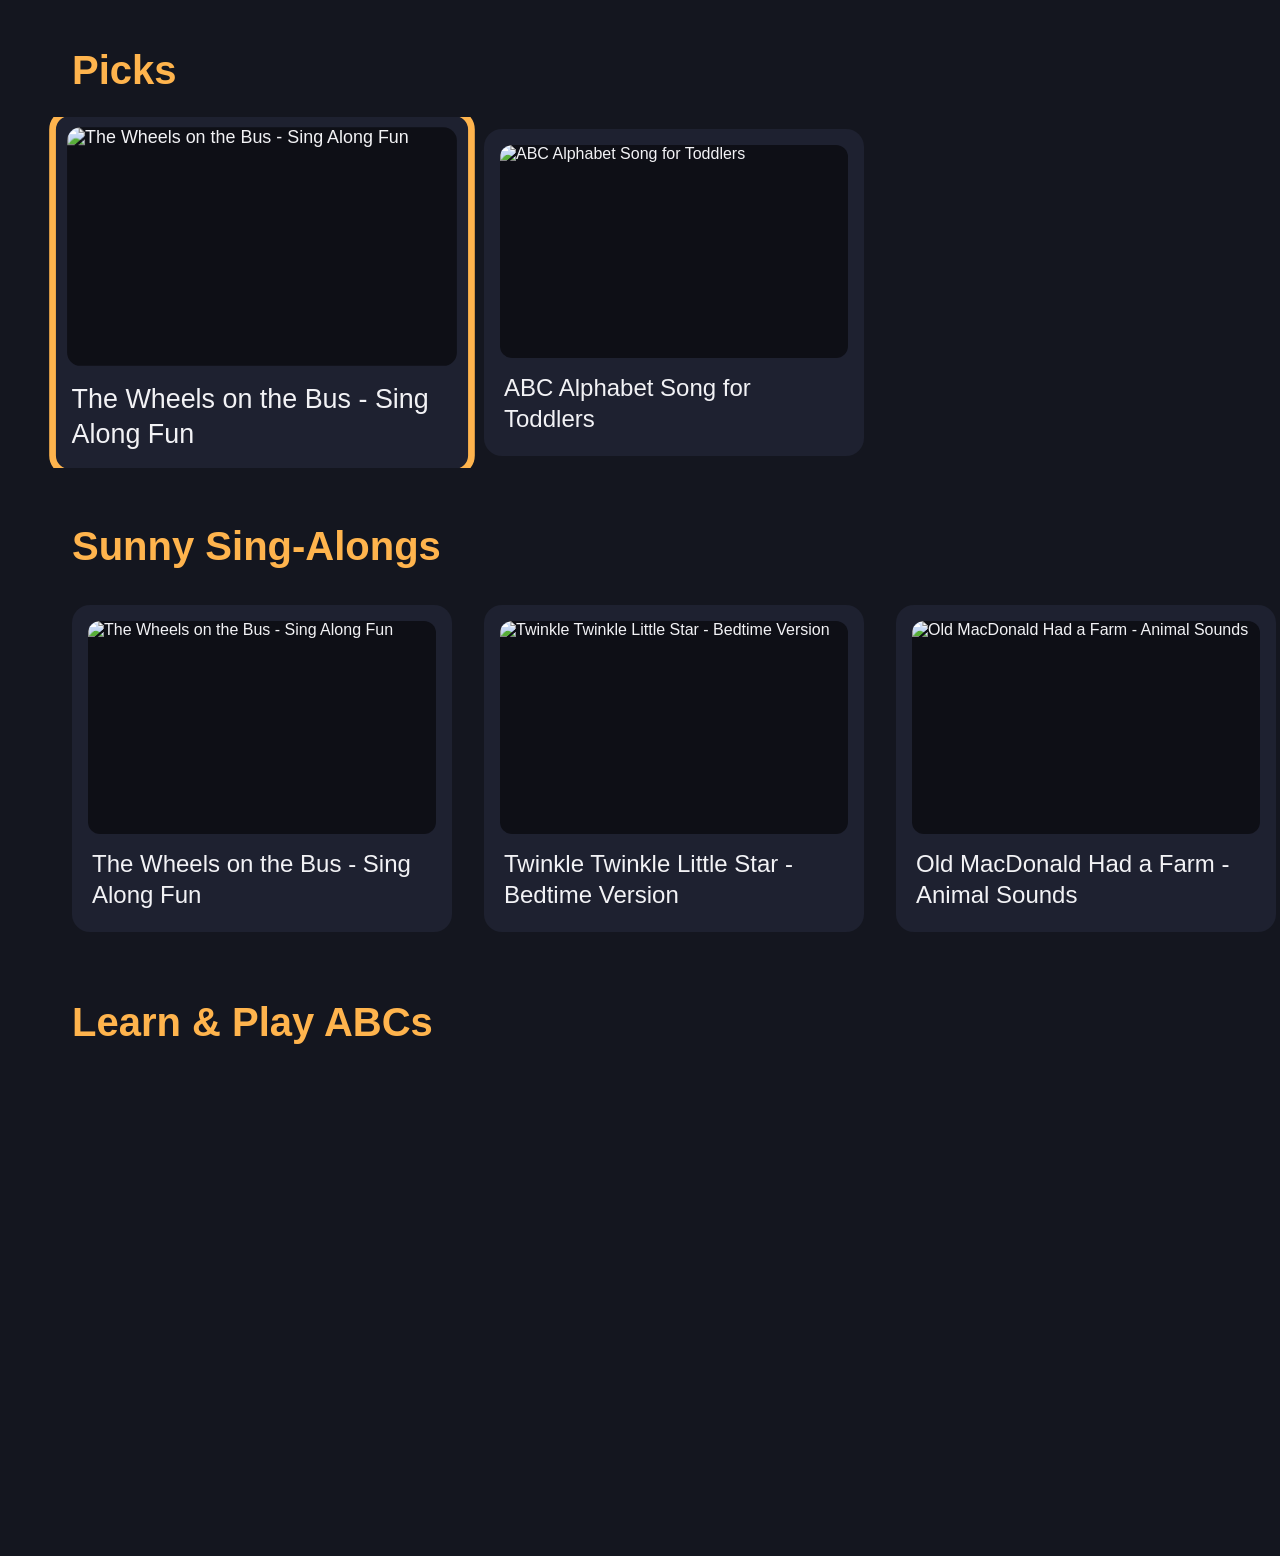
==== app/index.html @ c241aa2d "init" ====
<!DOCTYPE html>
<html lang="en">
<head>
<meta charset="UTF-8">
<meta name="viewport" content="width=1920, initial-scale=1.0, user-scalable=no">
<title>Kids Tube</title>
<link rel="stylesheet" href="css/style.css">
</head>
<body>

  <!-- Loading screen -->
  <div id="loading-screen" class="screen">
    <div class="center-message">
      <div class="spinner"></div>
      <p>Loading videos&hellip;</p>
    </div>
  </div>

  <!-- Error screen -->
  <div id="error-screen" class="screen">
    <div class="center-message">
      <p class="error-title">Oops! We couldn't load the videos.</p>
      <button id="retry-btn" class="big-button focusable">Try Again</button>
    </div>
  </div>

  <!-- Home screen -->
  <div id="home-screen" class="screen">
    <div id="rows"></div>
  </div>

  <!-- Player screen -->
  <div id="player-screen" class="screen">
    <div id="player-container">
      <div id="yt-player"></div>
    </div>
    <div id="now-playing-bar">
      <span id="now-playing-title"></span>
    </div>
    <div id="toast"></div>
  </div>

  <!-- Pause screen -->
  <div id="pause-screen" class="screen">
    <div class="center-message">
      <p id="pause-title" class="pause-title"></p>
      <div class="pause-buttons">
        <button id="btn-resume" class="big-button focusable">Resume</button>
        <button id="btn-back" class="big-button focusable">Back to Menu</button>
      </div>
    </div>
  </div>

  <script src="js/player.js"></script>
  <script src="js/remote.js"></script>
  <script src="js/main.js"></script>
</body>
</html>
---- app/css/style.css ----
/* Kids Tube - 10-foot TV UI, dark theme */

* {
  box-sizing: border-box;
}

html, body {
  margin: 0;
  padding: 0;
  width: 1920px;
  height: 1080px;
  background: #14161f;
  color: #f2f2f5;
  font-family: "Helvetica Neue", Arial, sans-serif;
  overflow: hidden;
}

body {
  overflow-y: auto;
  overflow-x: hidden;
}

.screen {
  display: none;
  width: 1920px;
  min-height: 1080px;
}

.screen.visible {
  display: block;
}

/* ---------- Loading / Error / Pause shared ---------- */

.center-message {
  position: absolute;
  top: 50%;
  left: 50%;
  transform: translate(-50%, -50%);
  text-align: center;
  width: 1000px;
}

.center-message p {
  font-size: 42px;
  margin: 0 0 40px;
}

.spinner {
  width: 90px;
  height: 90px;
  margin: 0 auto 40px;
  border: 10px solid #2b2f3d;
  border-top-color: #ffb44d;
  border-radius: 50%;
  animation: spin 1s linear infinite;
}

@keyframes spin {
  to { transform: rotate(360deg); }
}

.error-title {
  color: #ff8a8a;
}

.big-button {
  font-size: 36px;
  padding: 24px 56px;
  margin: 0 20px;
  border: 5px solid transparent;
  border-radius: 16px;
  background: #2b2f3d;
  color: #f2f2f5;
  cursor: pointer;
  font-family: inherit;
}

.big-button.focused {
  border-color: #ffb44d;
  background: #3a3f52;
  transform: scale(1.06);
}

.pause-title {
  color: #f2f2f5;
}

.pause-buttons {
  display: flex;
  justify-content: center;
}

/* ---------- Home screen: rows ---------- */

#home-screen {
  padding: 48px 0 80px;
}

.row {
  margin-bottom: 56px;
}

.row-title {
  font-size: 40px;
  font-weight: 700;
  margin: 0 0 24px 72px;
  color: #ffb44d;
}

.row-track {
  display: flex;
  overflow-x: hidden;
  padding: 12px 72px;
  scroll-behavior: smooth;
}

.card {
  flex: 0 0 auto;
  width: 380px;
  margin-right: 32px;
  border: 6px solid transparent;
  border-radius: 18px;
  background: #1e2130;
  padding: 10px;
  transition: transform 0.15s ease, border-color 0.15s ease;
  cursor: pointer;
}

.card.focused {
  border-color: #ffb44d;
  transform: scale(1.12);
  z-index: 2;
  position: relative;
}

.card-thumb {
  width: 100%;
  height: 213px;
  object-fit: cover;
  border-radius: 12px;
  background: #0e0f16;
  display: block;
}

.card-title {
  margin: 14px 4px 6px;
  font-size: 24px;
  line-height: 1.3;
  height: 62px;
  overflow: hidden;
  display: -webkit-box;
  -webkit-box-orient: vertical;
  -webkit-line-clamp: 2;
}

/* ---------- Player screen ---------- */

#player-screen {
  position: relative;
  width: 1920px;
  height: 1080px;
  background: #000;
}

#player-container {
  width: 1920px;
  height: 1080px;
}

#yt-player {
  width: 1920px;
  height: 1080px;
}

#now-playing-bar {
  position: absolute;
  top: 0;
  left: 0;
  width: 1920px;
  padding: 40px 72px;
  background: linear-gradient(to bottom, rgba(0,0,0,0.75), rgba(0,0,0,0));
  transition: opacity 0.6s ease;
  opacity: 1;
  pointer-events: none;
}

#now-playing-bar.faded {
  opacity: 0;
}

#now-playing-title {
  font-size: 36px;
  font-weight: 600;
  color: #ffffff;
}

#toast {
  display: none;
  position: absolute;
  top: 50%;
  left: 50%;
  transform: translate(-50%, -50%);
  font-size: 36px;
  color: #f2f2f5;
  background: rgba(30, 33, 48, 0.95);
  padding: 30px 50px;
  border-radius: 16px;
}
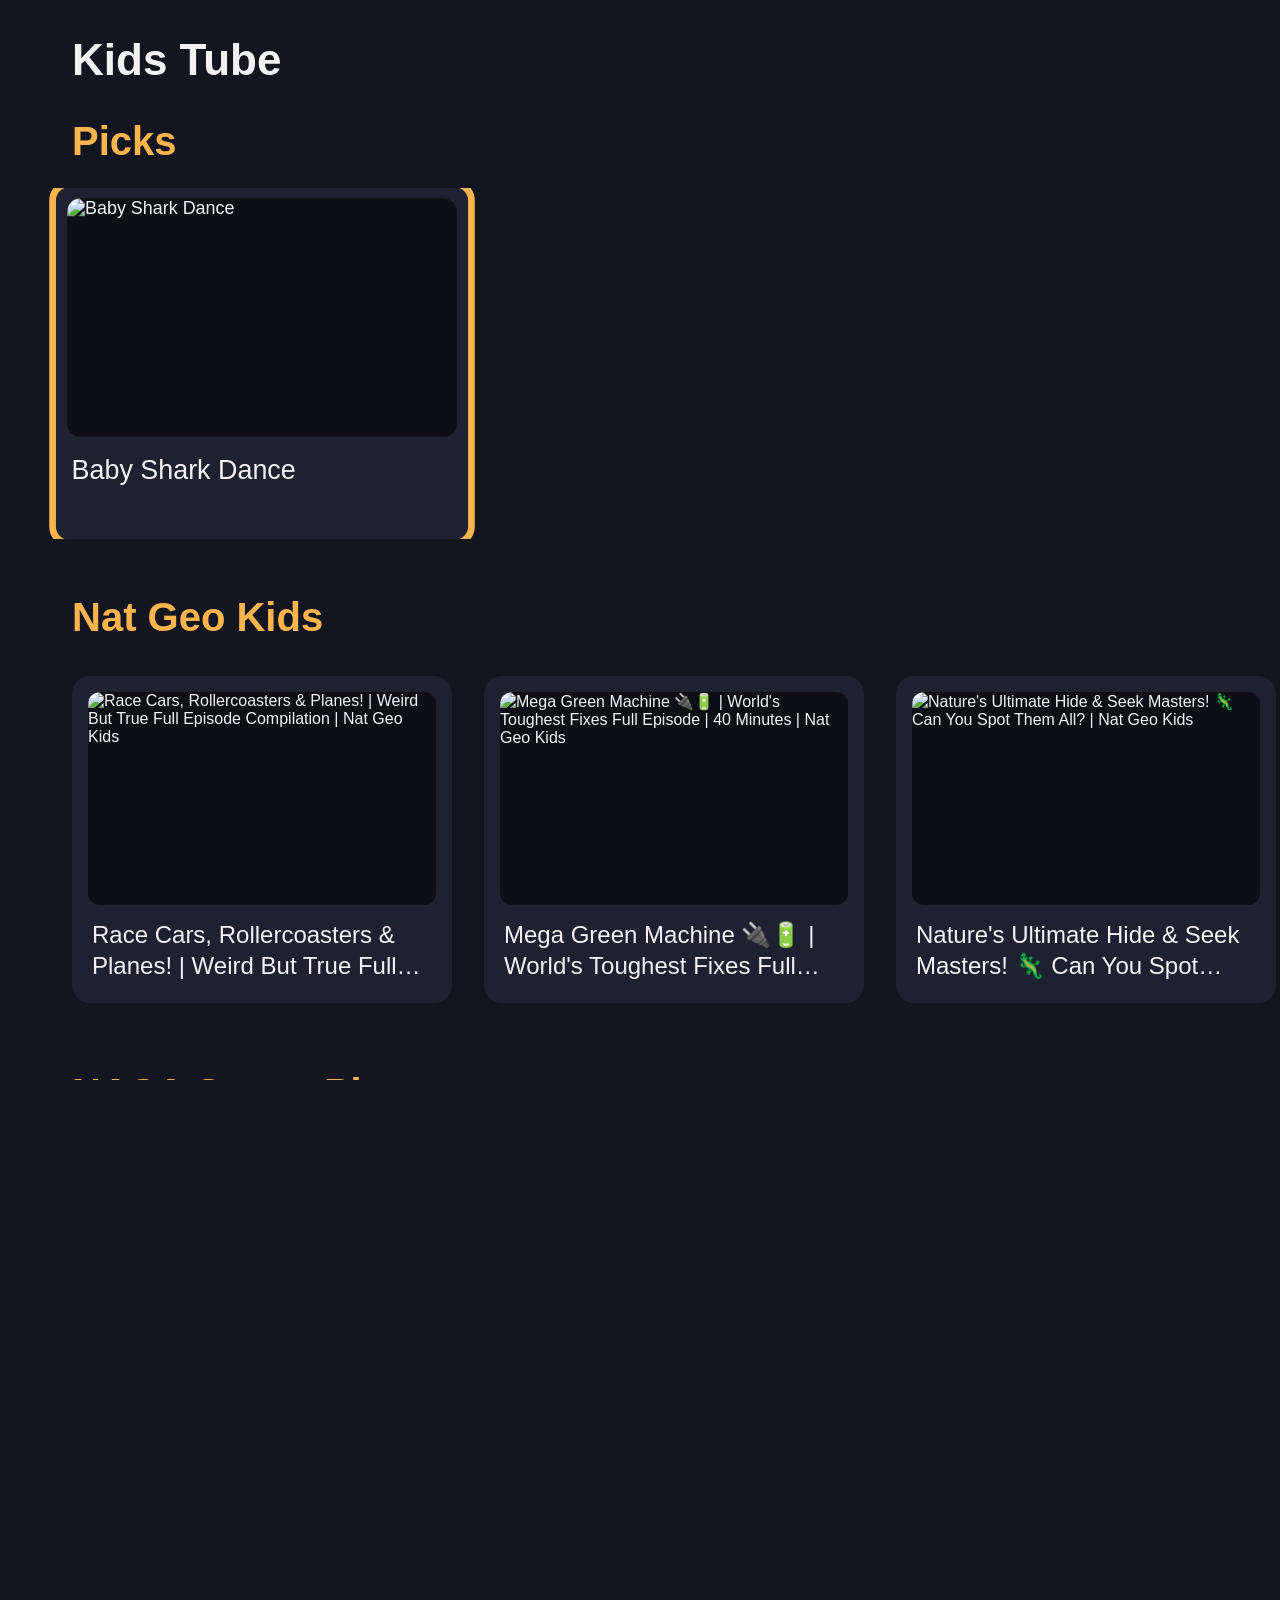
==== commit 58fc7a07: "feat: add reload button to home screen and implement manual cache refresh capability" ====
--- a/app/index.html
+++ b/app/index.html
@@ -26,6 +26,10 @@
 
   <!-- Home screen -->
   <div id="home-screen" class="screen">
+    <div id="home-header">
+      <h1 id="app-title">Kids Tube</h1>
+      <button id="reload-btn" class="big-button focusable">&#8635; Reload</button>
+    </div>
     <div id="rows"></div>
   </div>
 
--- a/app/css/style.css
+++ b/app/css/style.css
@@ -94,7 +94,28 @@
 /* ---------- Home screen: rows ---------- */
 
 #home-screen {
-  padding: 48px 0 80px;
+  padding: 24px 0 80px;
+}
+
+#home-header {
+  display: flex;
+  align-items: center;
+  justify-content: space-between;
+  padding: 0 72px;
+  margin-bottom: 24px;
+}
+
+#app-title {
+  font-size: 44px;
+  font-weight: 700;
+  margin: 0;
+  color: #f2f2f5;
+}
+
+#reload-btn {
+  font-size: 28px;
+  padding: 14px 36px;
+  margin: 0;
 }
 
 .row {
@@ -110,9 +131,22 @@
 
 .row-track {
   display: flex;
-  overflow-x: hidden;
+  overflow-x: auto;
   padding: 12px 72px;
   scroll-behavior: smooth;
+}
+
+.row-track::-webkit-scrollbar {
+  height: 8px;
+}
+
+.row-track::-webkit-scrollbar-thumb {
+  background: #3a3f52;
+  border-radius: 4px;
+}
+
+.row-track::-webkit-scrollbar-track {
+  background: transparent;
 }
 
 .card {
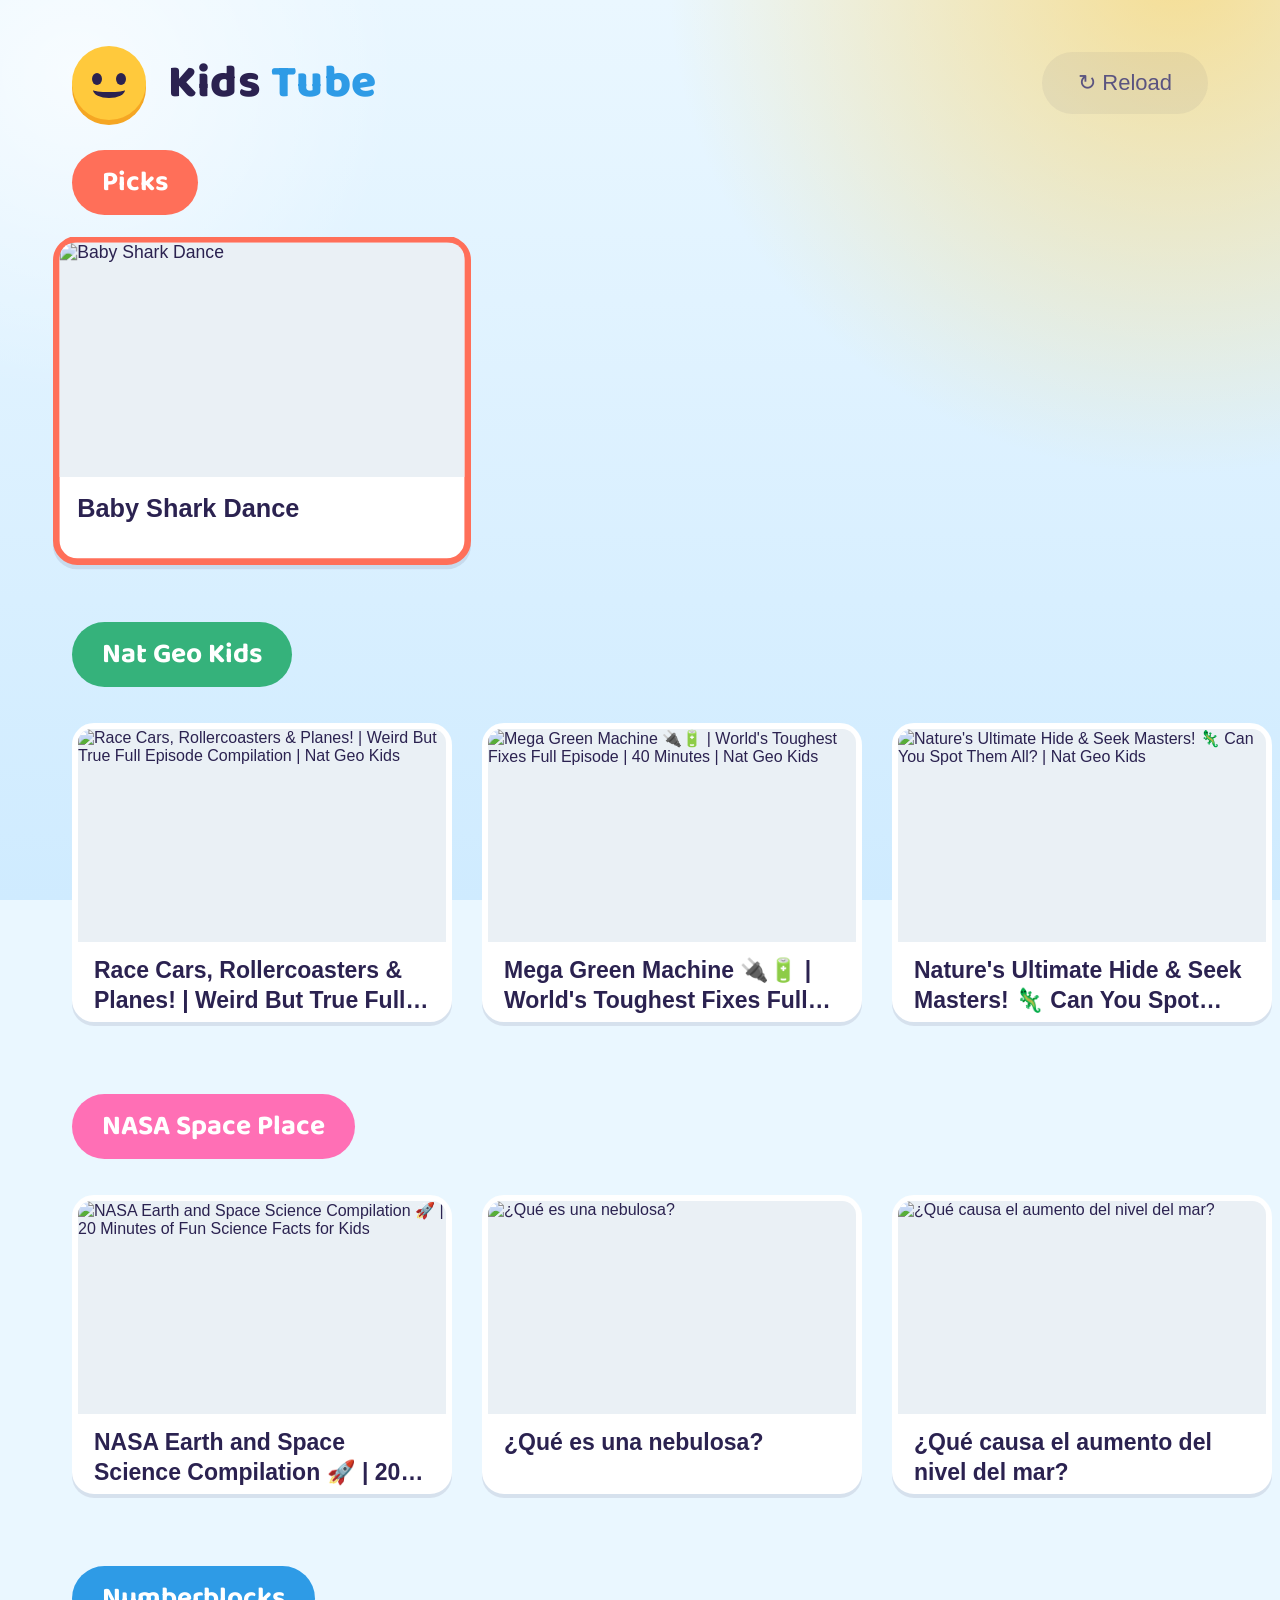
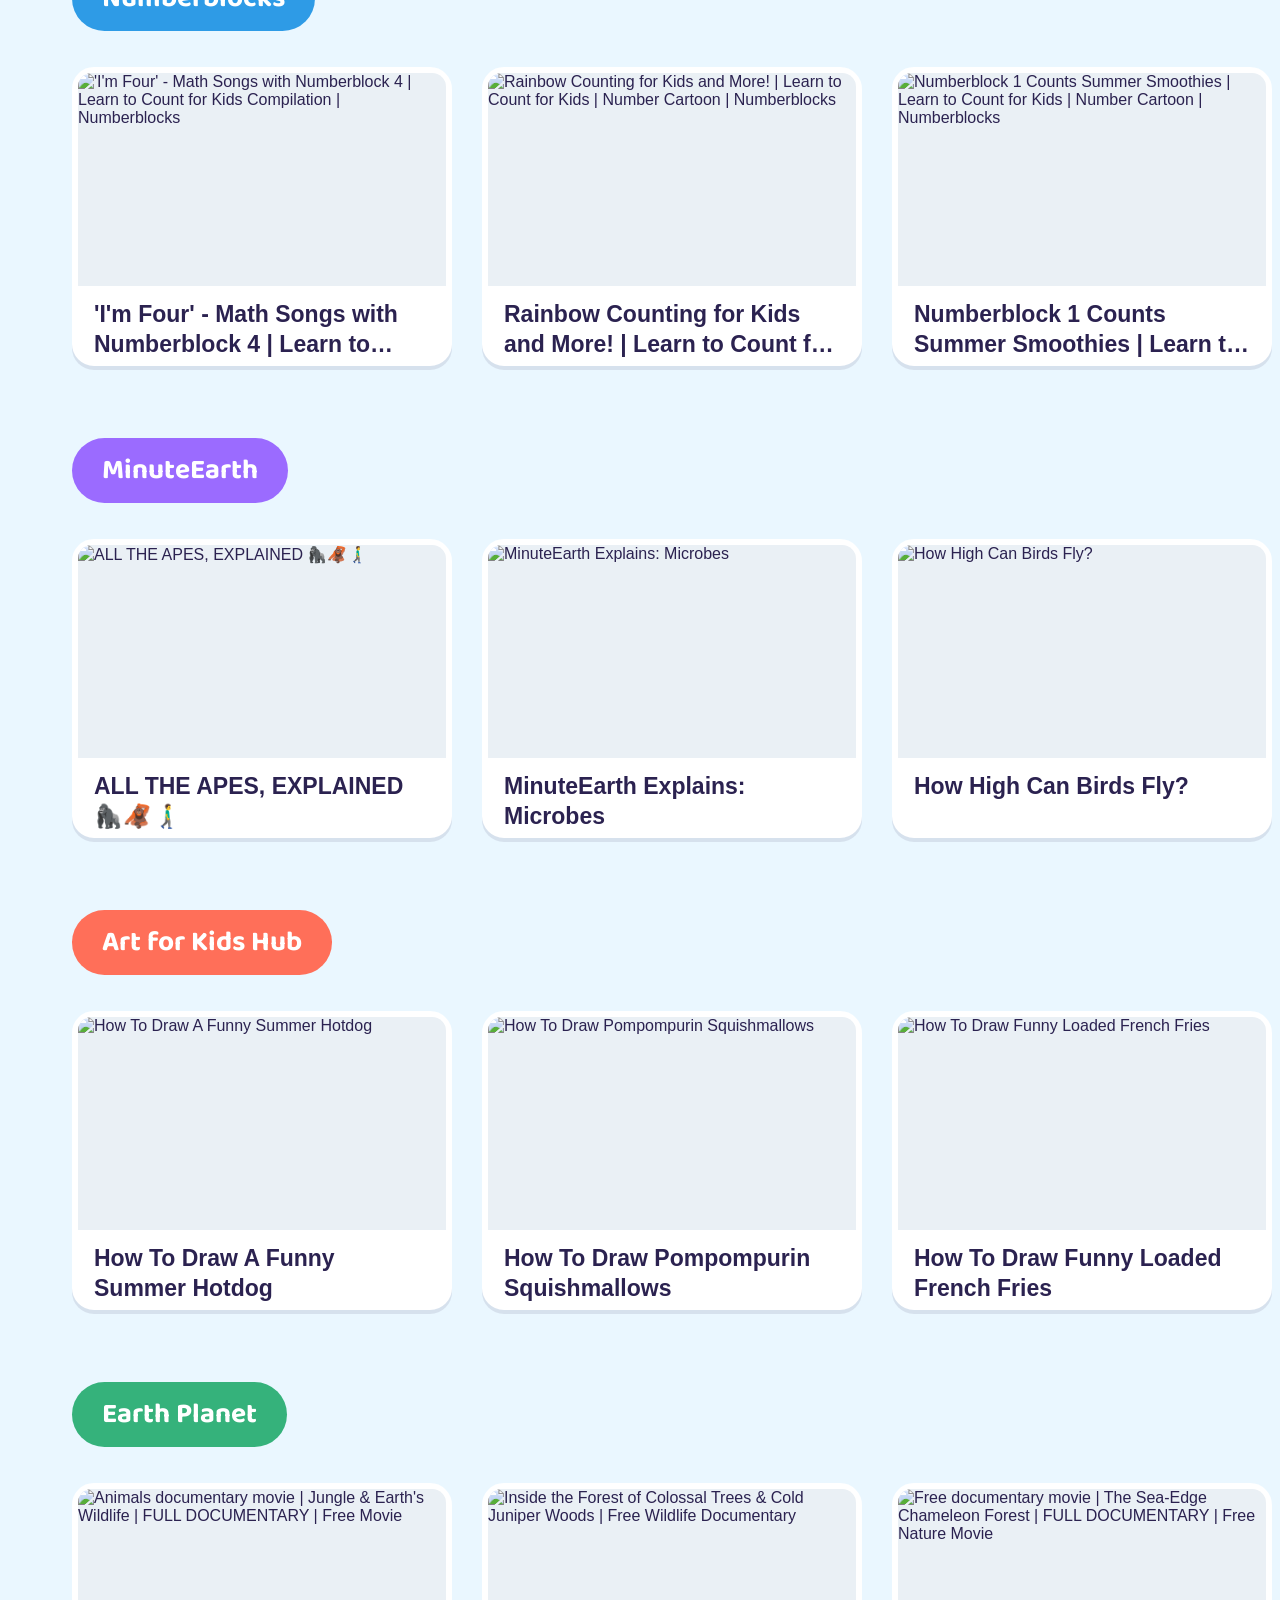
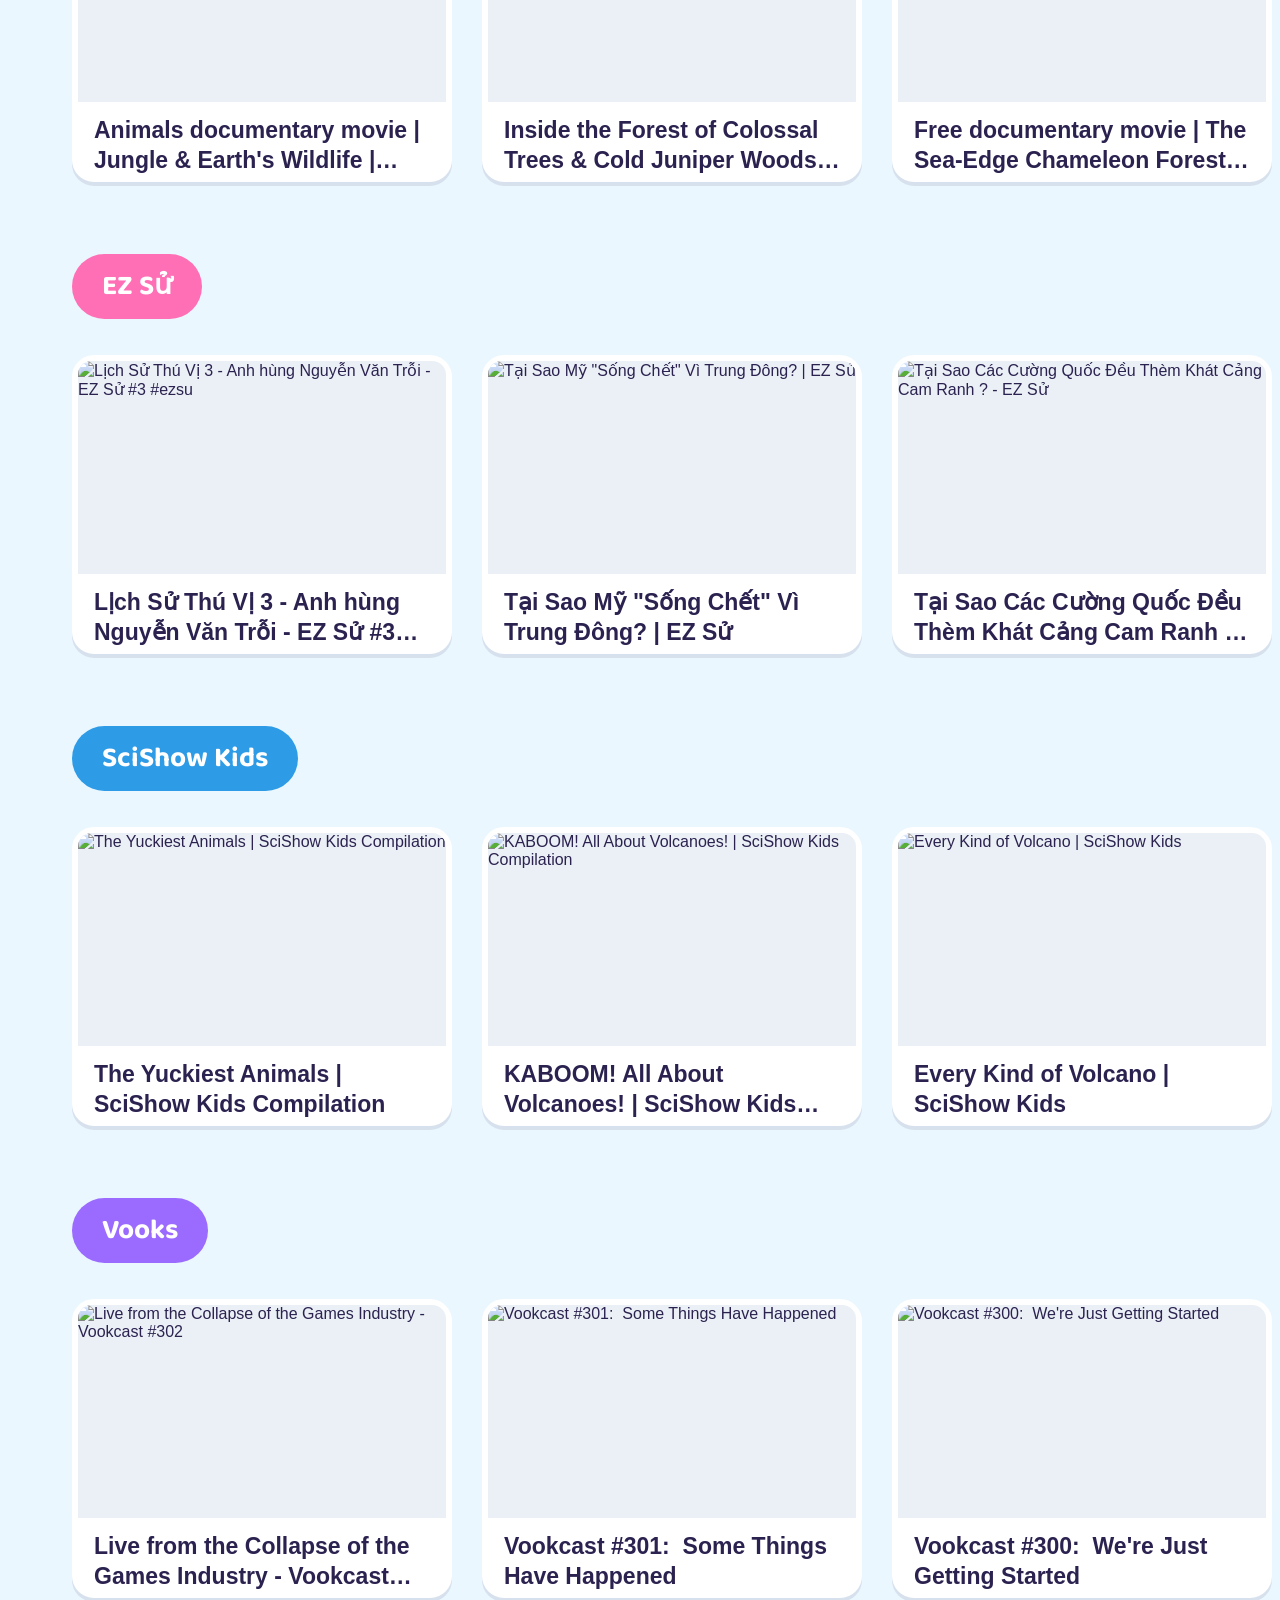
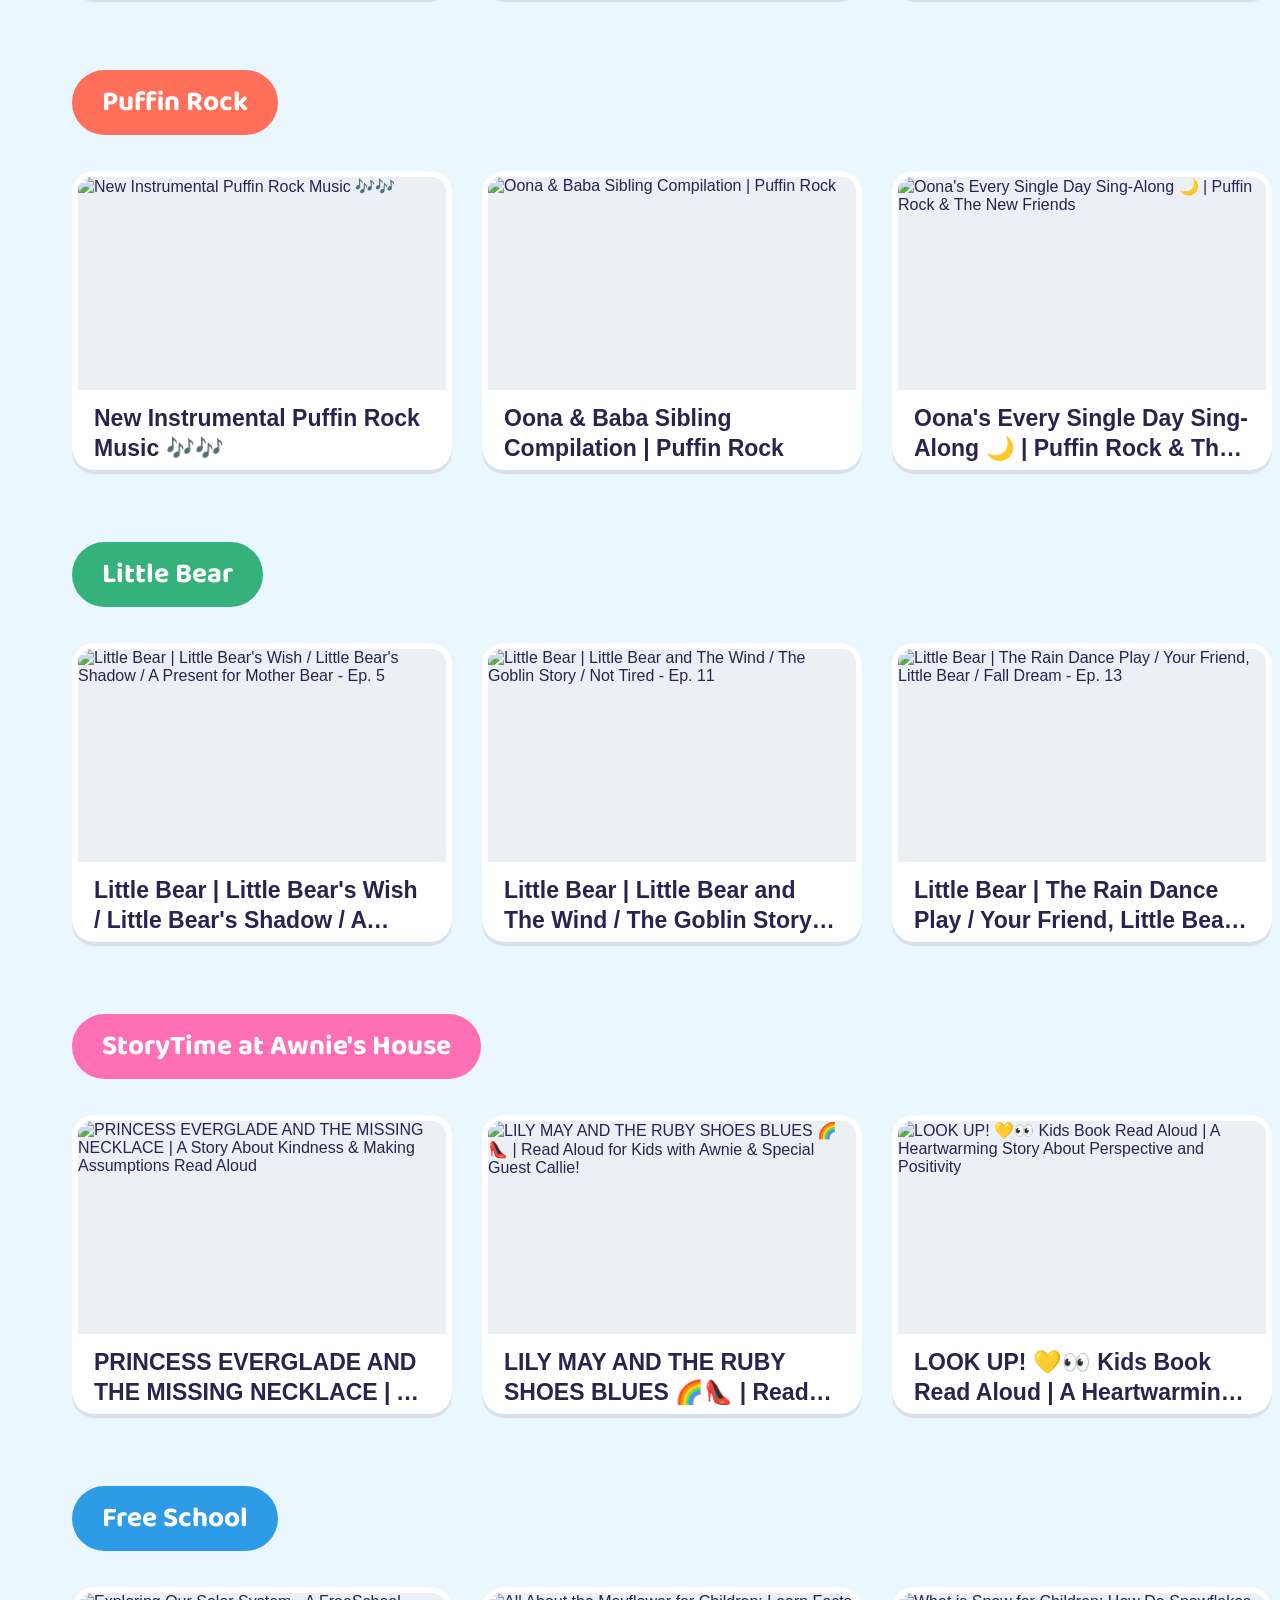
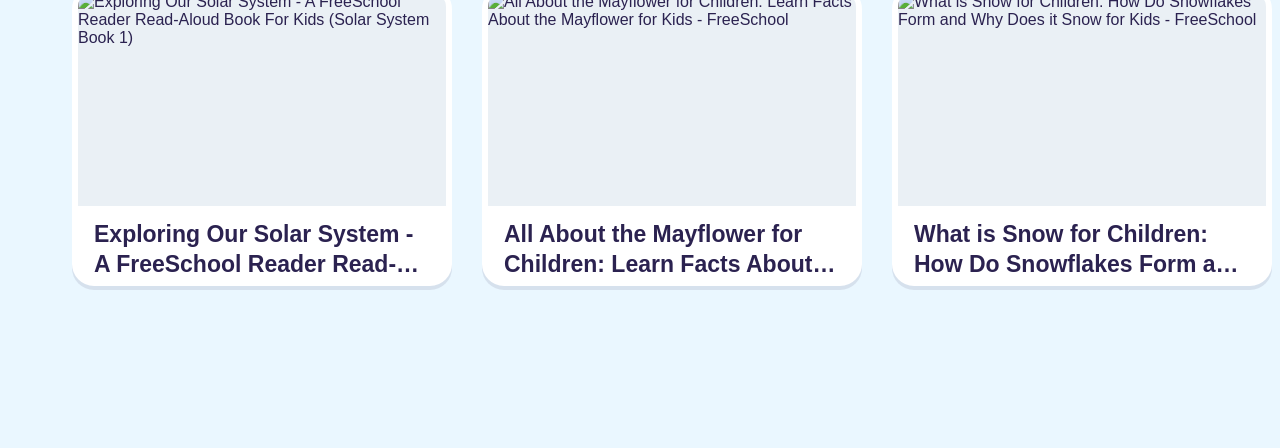
==== commit a7f47f1a: "refactor: optimize layout for responsive scaling, implement lazy thumbnail loading, and improve whee" ====
--- a/app/index.html
+++ b/app/index.html
@@ -11,7 +11,7 @@
   <!-- Loading screen -->
   <div id="loading-screen" class="screen">
     <div class="center-message">
-      <div class="spinner"></div>
+      <div class="spinner"><span></span><span></span><span></span></div>
       <p>Loading videos&hellip;</p>
     </div>
   </div>
@@ -19,6 +19,7 @@
   <!-- Error screen -->
   <div id="error-screen" class="screen">
     <div class="center-message">
+      <div class="oops-face"></div>
       <p class="error-title">Oops! We couldn't load the videos.</p>
       <button id="retry-btn" class="big-button focusable">Try Again</button>
     </div>
@@ -27,7 +28,10 @@
   <!-- Home screen -->
   <div id="home-screen" class="screen">
     <div id="home-header">
-      <h1 id="app-title">Kids Tube</h1>
+      <div class="title-wrap">
+        <div class="logo-mark"><span class="smile"></span></div>
+        <h1 id="app-title">Kids <span class="accent">Tube</span></h1>
+      </div>
       <button id="reload-btn" class="big-button focusable">&#8635; Reload</button>
     </div>
     <div id="rows"></div>
--- a/app/css/style.css
+++ b/app/css/style.css
@@ -1,29 +1,80 @@
-/* Kids Tube - 10-foot TV UI, dark theme */
+/* Kids Tube — "Toy Shelf" theme: a bright, sticker-labeled shelf of shows.
+   Palette, type and motion are tuned for ages 3-8 viewed from a couch,
+   navigated with a D-pad. See design notes at bottom of file. */
+
+@font-face {
+  font-family: 'Baloo 2';
+  font-style: normal;
+  font-weight: 700;
+  font-display: swap;
+  src: url('../fonts/baloo2-700.woff2') format('woff2');
+}
+
+@font-face {
+  font-family: 'Baloo 2';
+  font-style: normal;
+  font-weight: 800;
+  font-display: swap;
+  src: url('../fonts/baloo2-800.woff2') format('woff2');
+}
 
 * {
   box-sizing: border-box;
+}
+
+:root {
+  /* Sky — the shelf's backdrop */
+  --sky-top: #EAF7FF;
+  --sky-bottom: #CFEBFF;
+
+  /* Ink — text, always high-contrast on the light sky */
+  --ink: #2B2250;
+  --ink-soft: #5B5480;
+
+  /* Sunshine — the app's own color: buttons, the logo, the universal focus glow */
+  --sun: #FFC93C;
+  --sun-deep: #F5A623;
+
+  /* Candy shelf-label colors, cycled per row */
+  --candy-1: #FF6F59; /* coral */
+  --candy-2: #35B27B; /* grass */
+  --candy-3: #FF6FB5; /* bubblegum */
+  --candy-4: #2E9BE6; /* sky-accent */
+  --candy-5: #9B6BFF; /* grape */
+
+  --card-bg: #FFFFFF;
+  --shelf-line: rgba(43, 34, 80, 0.10);
+
+  --font-display: 'Baloo 2', 'Trebuchet MS', 'Helvetica Neue', Arial, sans-serif;
+  --font-body: 'Helvetica Neue', Arial, sans-serif;
 }
 
 html, body {
   margin: 0;
   padding: 0;
-  width: 1920px;
-  height: 1080px;
-  background: #14161f;
-  color: #f2f2f5;
-  font-family: "Helvetica Neue", Arial, sans-serif;
-  overflow: hidden;
+  width: 100%;
+  min-height: 100%;
+  background: var(--sky-top);
+  color: var(--ink);
+  font-family: var(--font-body);
 }
 
 body {
-  overflow-y: auto;
   overflow-x: hidden;
+  /* Big soft sun + hill shapes, painted with plain gradients — static,
+     one paint, cheap even on a weak TV GPU. */
+  background-image:
+    radial-gradient(circle at 92% -4%, rgba(255, 201, 60, 0.55) 0%, rgba(255, 201, 60, 0) 34%),
+    radial-gradient(circle at 6% 8%, rgba(255, 255, 255, 0.65) 0%, rgba(255, 255, 255, 0) 22%),
+    linear-gradient(to bottom, var(--sky-top) 0%, var(--sky-bottom) 100%);
+  background-repeat: no-repeat;
+  background-attachment: fixed;
 }
 
 .screen {
   display: none;
-  width: 1920px;
-  min-height: 1080px;
+  width: 100%;
+  min-height: 100vh;
 }
 
 .screen.visible {
@@ -44,46 +95,89 @@
 .center-message p {
   font-size: 42px;
   margin: 0 0 40px;
-}
-
+  font-family: var(--font-display);
+  font-weight: 700;
+  color: var(--ink);
+}
+
+/* Three bouncing dots instead of a spinning ring — friendlier, and cheaper
+   (transform/opacity only, no continuous rotation of a bordered circle). */
 .spinner {
-  width: 90px;
-  height: 90px;
-  margin: 0 auto 40px;
-  border: 10px solid #2b2f3d;
-  border-top-color: #ffb44d;
+  display: flex;
+  justify-content: center;
+  gap: 22px;
+  margin: 0 auto 44px;
+}
+
+.spinner span {
+  width: 34px;
+  height: 34px;
   border-radius: 50%;
-  animation: spin 1s linear infinite;
-}
-
-@keyframes spin {
-  to { transform: rotate(360deg); }
-}
+  background: var(--candy-4);
+  animation: dot-bounce 1.1s ease-in-out infinite;
+}
+
+.spinner span:nth-child(1) { background: var(--candy-1); animation-delay: 0s; }
+.spinner span:nth-child(2) { background: var(--candy-3); animation-delay: 0.15s; }
+.spinner span:nth-child(3) { background: var(--candy-4); animation-delay: 0.3s; }
+
+@keyframes dot-bounce {
+  0%, 60%, 100% { transform: translateY(0); opacity: 0.75; }
+  30% { transform: translateY(-26px); opacity: 1; }
+}
+
+/* Friendly "uh-oh" face for the error screen — plain CSS shapes, no image */
+.oops-face {
+  width: 130px;
+  height: 130px;
+  margin: 0 auto 32px;
+  border-radius: 50%;
+  background: var(--candy-1);
+  position: relative;
+  box-shadow: 0 10px 0 rgba(43, 34, 80, 0.08);
+}
+
+.oops-face:before,
+.oops-face:after {
+  content: '';
+  position: absolute;
+  top: 52px;
+  width: 16px;
+  height: 16px;
+  border-radius: 50%;
+  background: #fff;
+}
+
+.oops-face:before { left: 34px; }
+.oops-face:after { right: 34px; }
 
 .error-title {
-  color: #ff8a8a;
+  color: var(--ink);
 }
 
 .big-button {
-  font-size: 36px;
-  padding: 24px 56px;
+  font-family: var(--font-display);
+  font-size: 34px;
+  font-weight: 700;
+  padding: 22px 54px;
   margin: 0 20px;
-  border: 5px solid transparent;
-  border-radius: 16px;
-  background: #2b2f3d;
-  color: #f2f2f5;
+  border: 6px solid transparent;
+  border-radius: 50px;
+  background: var(--sun);
+  color: var(--ink);
   cursor: pointer;
-  font-family: inherit;
+  transition: transform 0.15s ease, border-color 0.15s ease, box-shadow 0.15s ease;
+  box-shadow: 0 6px 0 var(--sun-deep);
 }
 
 .big-button.focused {
-  border-color: #ffb44d;
-  background: #3a3f52;
-  transform: scale(1.06);
+  border-color: var(--ink);
+  transform: translateY(-4px) scale(1.05);
+  box-shadow: 0 10px 0 var(--sun-deep);
 }
 
 .pause-title {
-  color: #f2f2f5;
+  color: var(--ink);
 }
 
 .pause-buttons {
@@ -94,45 +188,110 @@
 /* ---------- Home screen: rows ---------- */
 
 #home-screen {
-  padding: 24px 0 80px;
+  padding: 24px 0 90px;
+  position: relative;
 }
 
 #home-header {
   display: flex;
   align-items: center;
   justify-content: space-between;
-  padding: 0 72px;
-  margin-bottom: 24px;
+  padding: 22px 72px 30px;
+}
+
+.title-wrap {
+  display: flex;
+  align-items: center;
+  gap: 22px;
+}
+
+/* Logo mark: a simple smiling sun/blob drawn from CSS shapes only */
+.logo-mark {
+  width: 74px;
+  height: 74px;
+  border-radius: 50%;
+  background: var(--sun);
+  position: relative;
+  flex: 0 0 auto;
+  box-shadow: 0 5px 0 var(--sun-deep);
+}
+
+.logo-mark:before,
+.logo-mark:after {
+  content: '';
+  position: absolute;
+  top: 27px;
+  width: 10px;
+  height: 12px;
+  border-radius: 50%;
+  background: var(--ink);
+}
+
+.logo-mark:before { left: 20px; }
+.logo-mark:after { right: 20px; }
+
+.logo-mark .smile {
+  position: absolute;
+  left: 21px;
+  right: 21px;
+  top: 36px;
+  height: 16px;
+  border-bottom: 6px solid var(--ink);
+  border-radius: 0 0 50% 50%;
 }
 
 #app-title {
-  font-size: 44px;
-  font-weight: 700;
+  font-family: var(--font-display);
+  font-size: 46px;
+  font-weight: 800;
   margin: 0;
-  color: #f2f2f5;
+  color: var(--ink);
+  letter-spacing: 0.5px;
+}
+
+#app-title .accent {
+  color: var(--candy-4);
 }
 
 #reload-btn {
+  font-family: var(--font-body);
+  font-size: 22px;
+  font-weight: normal;
+  padding: 12px 30px;
+  margin: 0;
+  background: rgba(43, 34, 80, 0.06);
+  color: var(--ink-soft);
+  box-shadow: none;
+  border-radius: 40px;
+}
+
+#reload-btn.focused {
+  background: rgba(43, 34, 80, 0.14);
+  border-color: var(--ink-soft);
+  transform: none;
+  box-shadow: none;
+}
+
+.row {
+  margin-bottom: 50px;
+}
+
+.row-title {
+  display: inline-block;
+  font-family: var(--font-display);
   font-size: 28px;
-  padding: 14px 36px;
-  margin: 0;
-}
-
-.row {
-  margin-bottom: 56px;
-}
-
-.row-title {
-  font-size: 40px;
-  font-weight: 700;
-  margin: 0 0 24px 72px;
-  color: #ffb44d;
+  font-weight: 700;
+  margin: 0 0 22px 72px;
+  padding: 10px 30px;
+  border-radius: 40px;
+  color: #fff;
+  background: var(--candy-4);
 }
 
 .row-track {
   display: flex;
   overflow-x: auto;
-  padding: 12px 72px;
+  padding: 14px 72px 22px;
   scroll-behavior: smooth;
 }
 
@@ -141,7 +300,7 @@
 }
 
 .row-track::-webkit-scrollbar-thumb {
-  background: #3a3f52;
+  background: rgba(43, 34, 80, 0.2);
   border-radius: 4px;
 }
 
@@ -152,66 +311,77 @@
 .card {
   flex: 0 0 auto;
   width: 380px;
-  margin-right: 32px;
-  border: 6px solid transparent;
-  border-radius: 18px;
-  background: #1e2130;
-  padding: 10px;
+  margin-right: 30px;
+  border: 6px solid #fff;
+  border-radius: 22px;
+  background: var(--card-bg);
+  padding: 0;
   transition: transform 0.15s ease, border-color 0.15s ease;
   cursor: pointer;
+  box-shadow: 0 4px 0 var(--shelf-line);
 }
 
 .card.focused {
-  border-color: #ffb44d;
-  transform: scale(1.12);
+  border-color: var(--focus-color, var(--candy-4));
+  transform: scale(1.1);
   z-index: 2;
   position: relative;
+  animation: card-pop 0.22s ease;
+}
+
+@keyframes card-pop {
+  0% { transform: scale(1.1) rotate(0deg); }
+  40% { transform: scale(1.15) rotate(-1.5deg); }
+  100% { transform: scale(1.1) rotate(0deg); }
 }
 
 .card-thumb {
   width: 100%;
   height: 213px;
   object-fit: cover;
-  border-radius: 12px;
-  background: #0e0f16;
+  border-radius: 14px 14px 0 0;
+  background: #EAF0F5;
   display: block;
 }
 
 .card-title {
-  margin: 14px 4px 6px;
-  font-size: 24px;
+  margin: 0;
+  padding: 14px 16px 16px;
+  font-size: 23px;
+  font-weight: bold;
   line-height: 1.3;
-  height: 62px;
+  height: 74px;
   overflow: hidden;
   display: -webkit-box;
   -webkit-box-orient: vertical;
   -webkit-line-clamp: 2;
+  color: var(--ink);
 }
 
 /* ---------- Player screen ---------- */
 
 #player-screen {
   position: relative;
-  width: 1920px;
-  height: 1080px;
+  width: 100vw;
+  height: 100vh;
   background: #000;
 }
 
 #player-container {
-  width: 1920px;
-  height: 1080px;
+  width: 100%;
+  height: 100%;
 }
 
 #yt-player {
-  width: 1920px;
-  height: 1080px;
+  width: 100%;
+  height: 100%;
 }
 
 #now-playing-bar {
   position: absolute;
   top: 0;
   left: 0;
-  width: 1920px;
+  width: 100%;
   padding: 40px 72px;
   background: linear-gradient(to bottom, rgba(0,0,0,0.75), rgba(0,0,0,0));
   transition: opacity 0.6s ease;
@@ -224,8 +394,9 @@
 }
 
 #now-playing-title {
-  font-size: 36px;
-  font-weight: 600;
+  font-family: var(--font-display);
+  font-size: 34px;
+  font-weight: 700;
   color: #ffffff;
 }
 
@@ -235,9 +406,26 @@
   top: 50%;
   left: 50%;
   transform: translate(-50%, -50%);
-  font-size: 36px;
-  color: #f2f2f5;
-  background: rgba(30, 33, 48, 0.95);
-  padding: 30px 50px;
-  border-radius: 16px;
-}
+  font-family: var(--font-display);
+  font-size: 32px;
+  font-weight: 700;
+  color: var(--ink);
+  background: #fff;
+  padding: 28px 48px;
+  border-radius: 24px;
+}
+
+/* ---------- Design notes ----------
+   Direction: "Toy Shelf" — a bright daytime sky backdrop with a shelf of
+   candy-colored, sticker-labeled show bins. Chosen to read as a physical toy
+   shelf a small child recognizes, rather than a dark streaming-app grid or a
+   cream/serif editorial look. Row titles are rounded color chips (shelf
+   labels) that cycle through 5 candy accents so pre-readers can navigate by
+   color, not just text. Cards are white "photo card" frames; focus state
+   uses the row's own accent color plus a one-shot pop/tilt (transform only)
+   so the focused card is unmistakable without a constant animation loop.
+   Buttons always use the single "sunshine" color so they read as the app's
+   own controls, distinct from content. Baloo 2 (rounded, high-personality)
+   carries titles/buttons; system sans keeps card titles calm and legible at
+   couch distance. Background shapes are static gradients — no images, no
+   per-frame cost. */
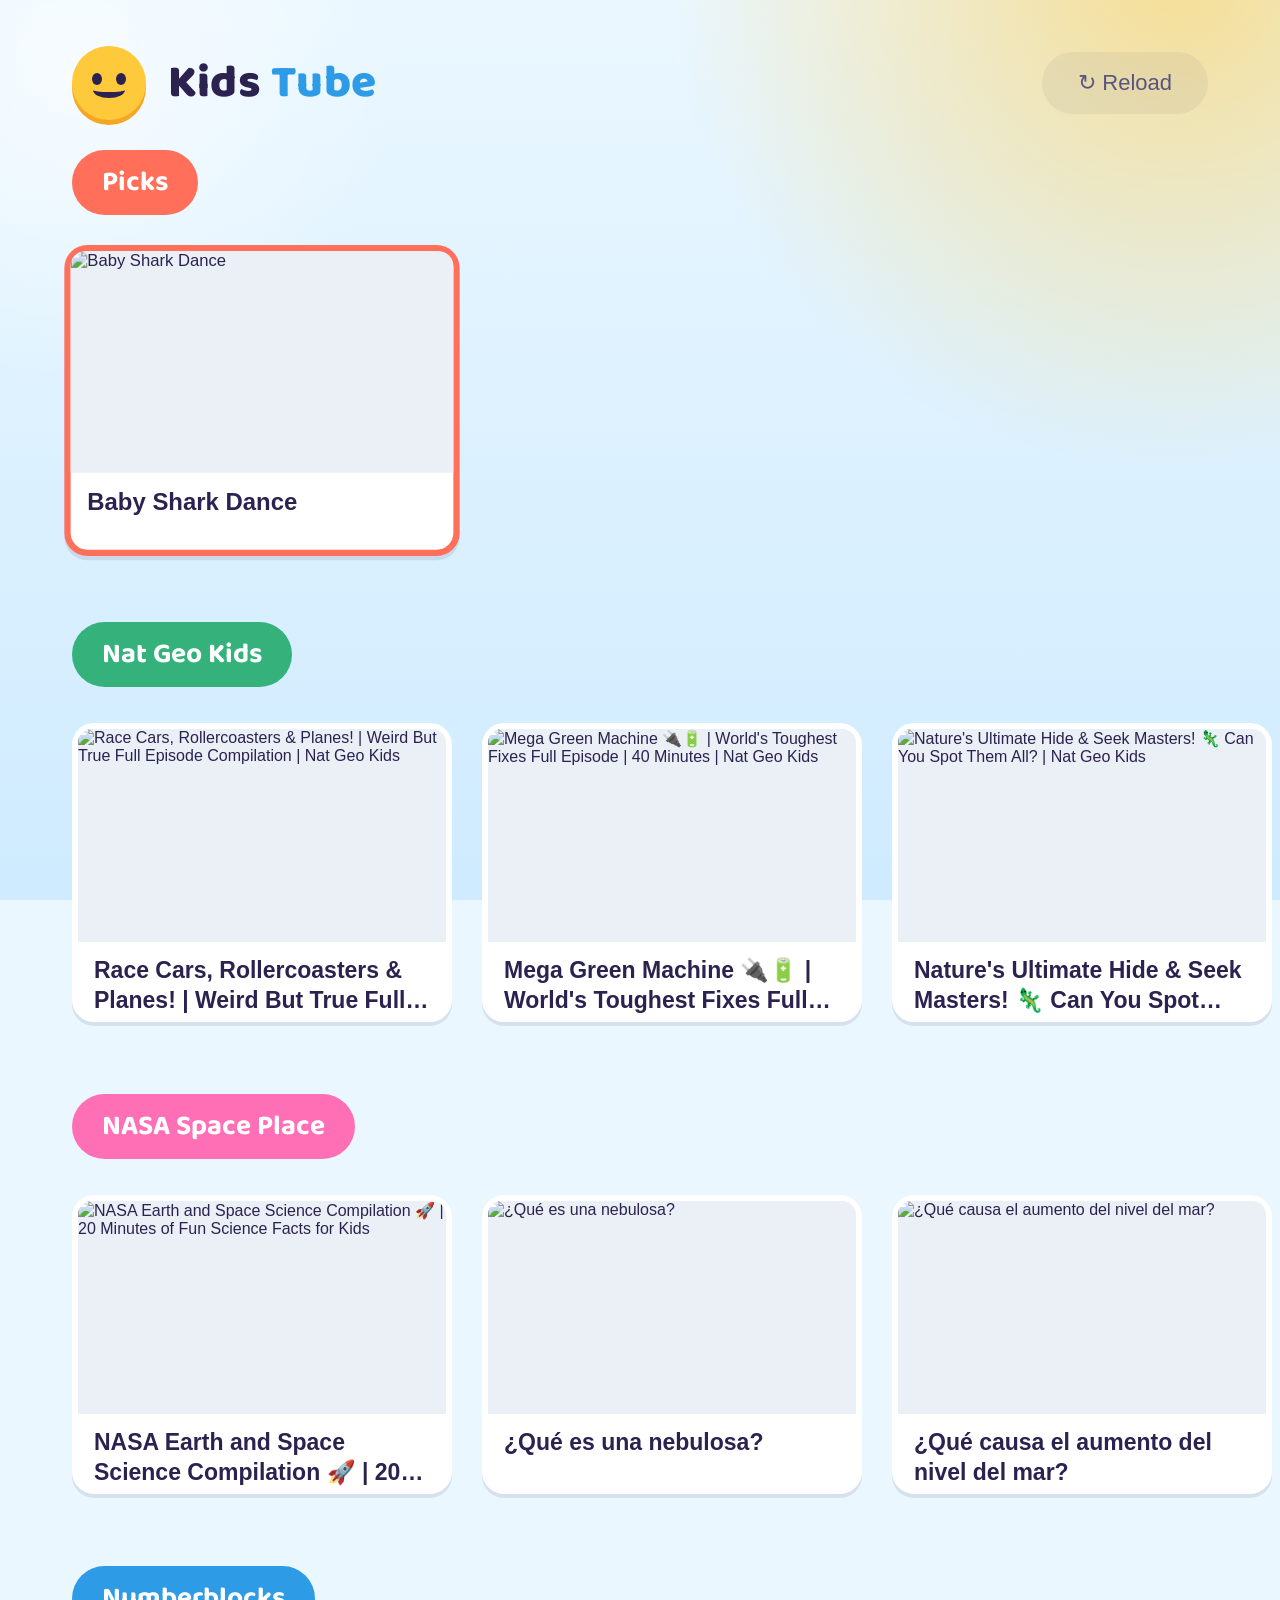
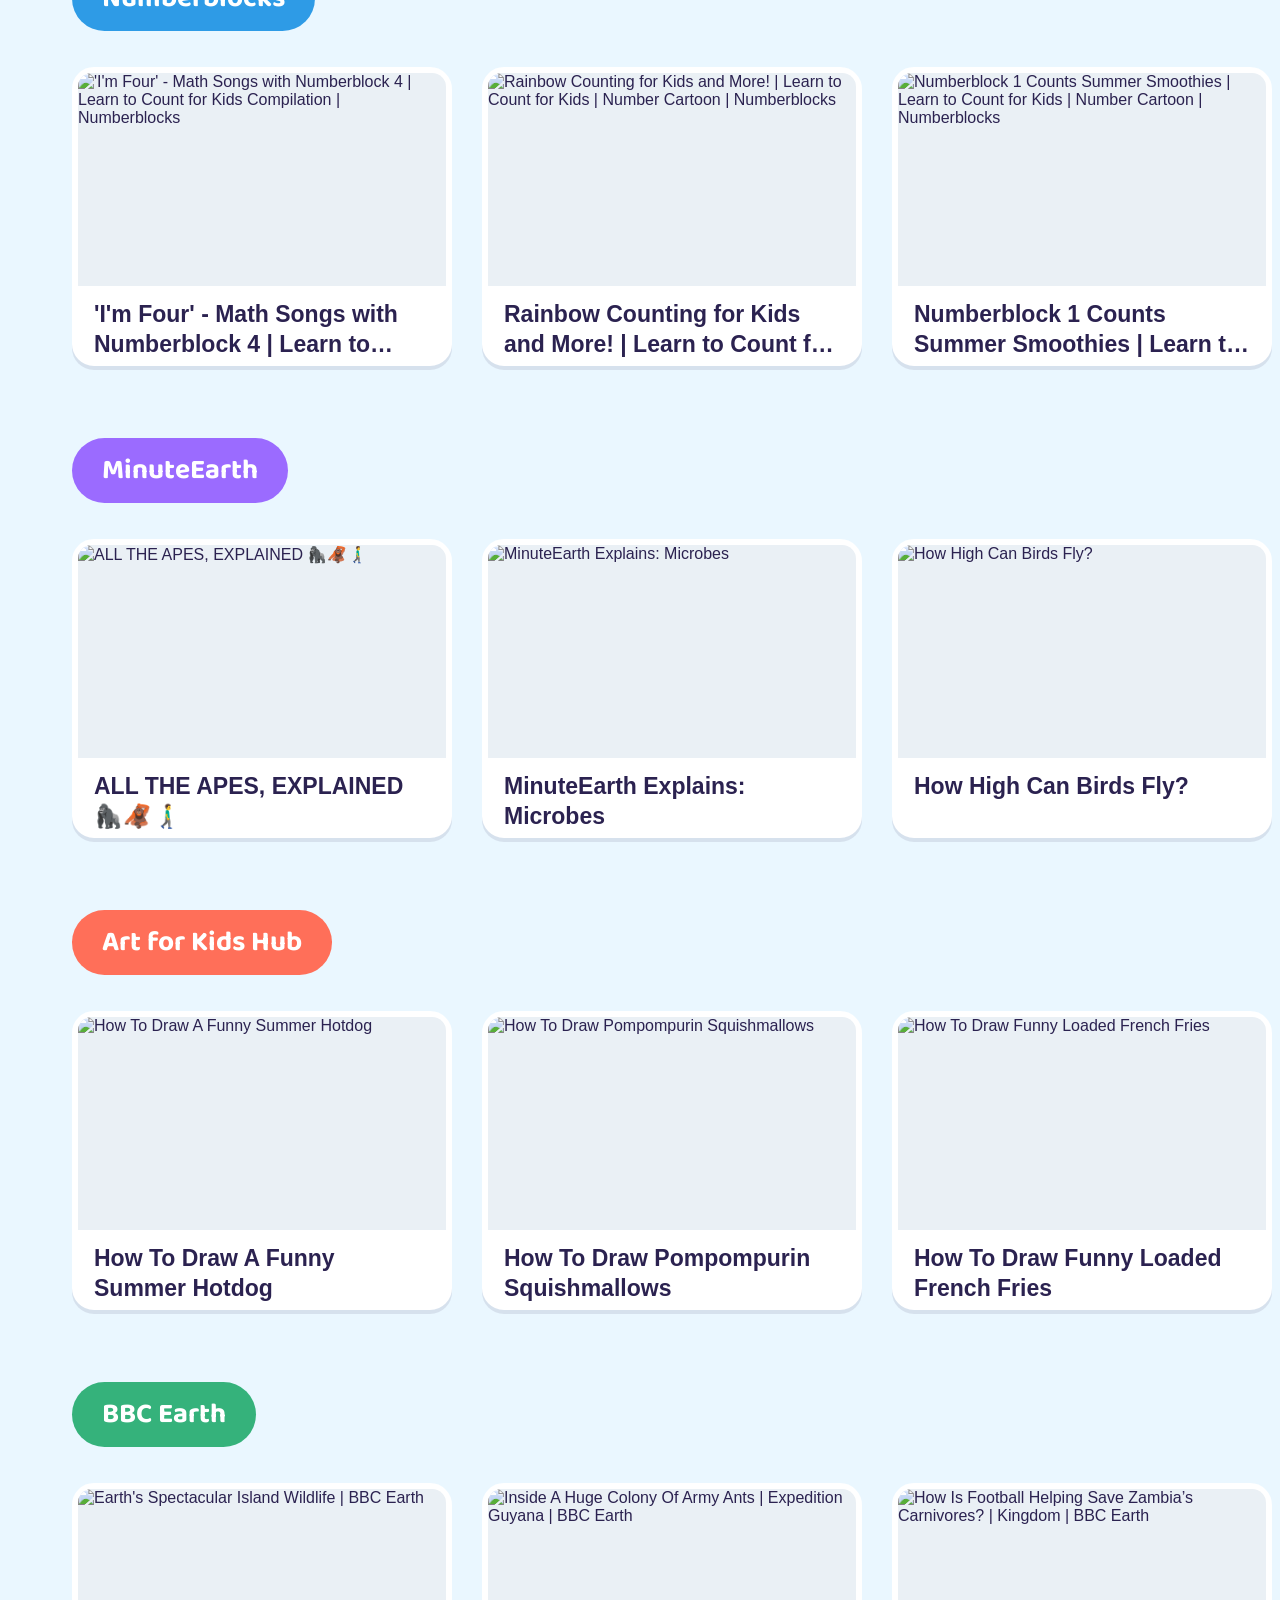
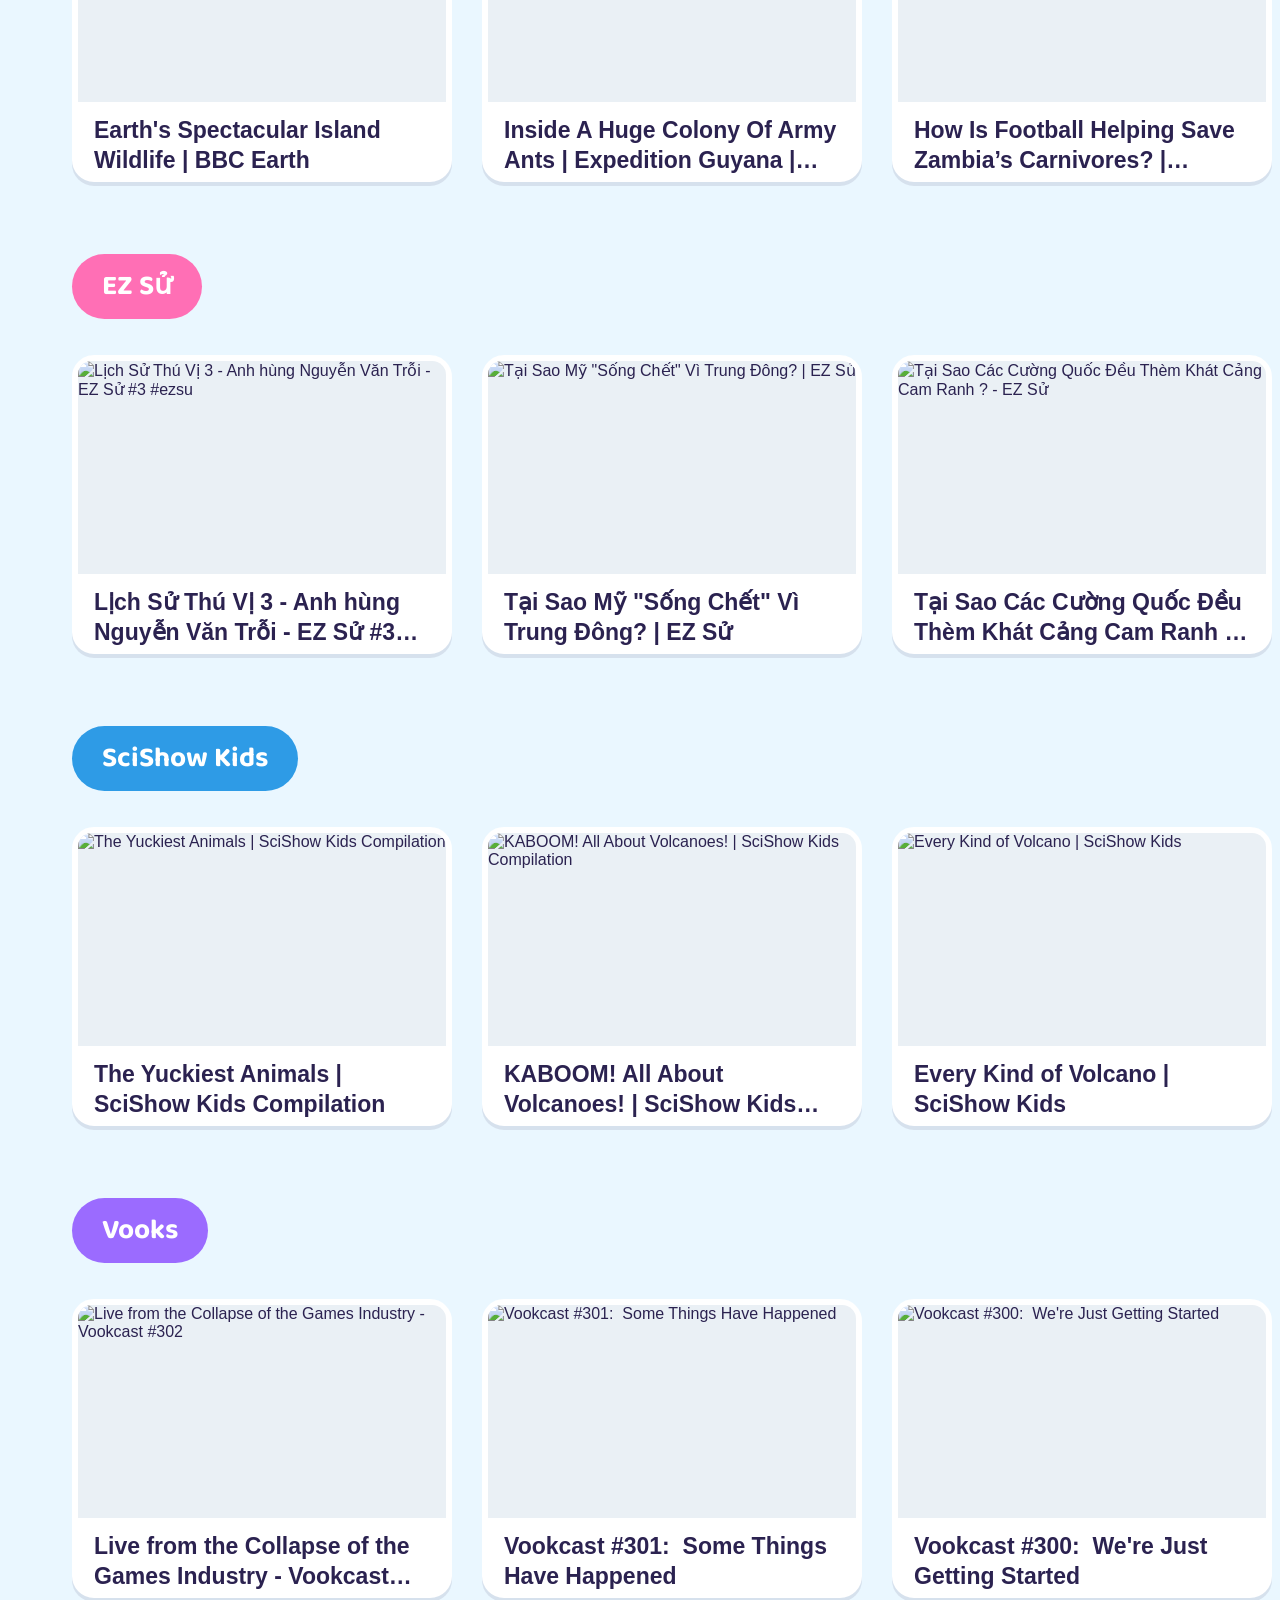
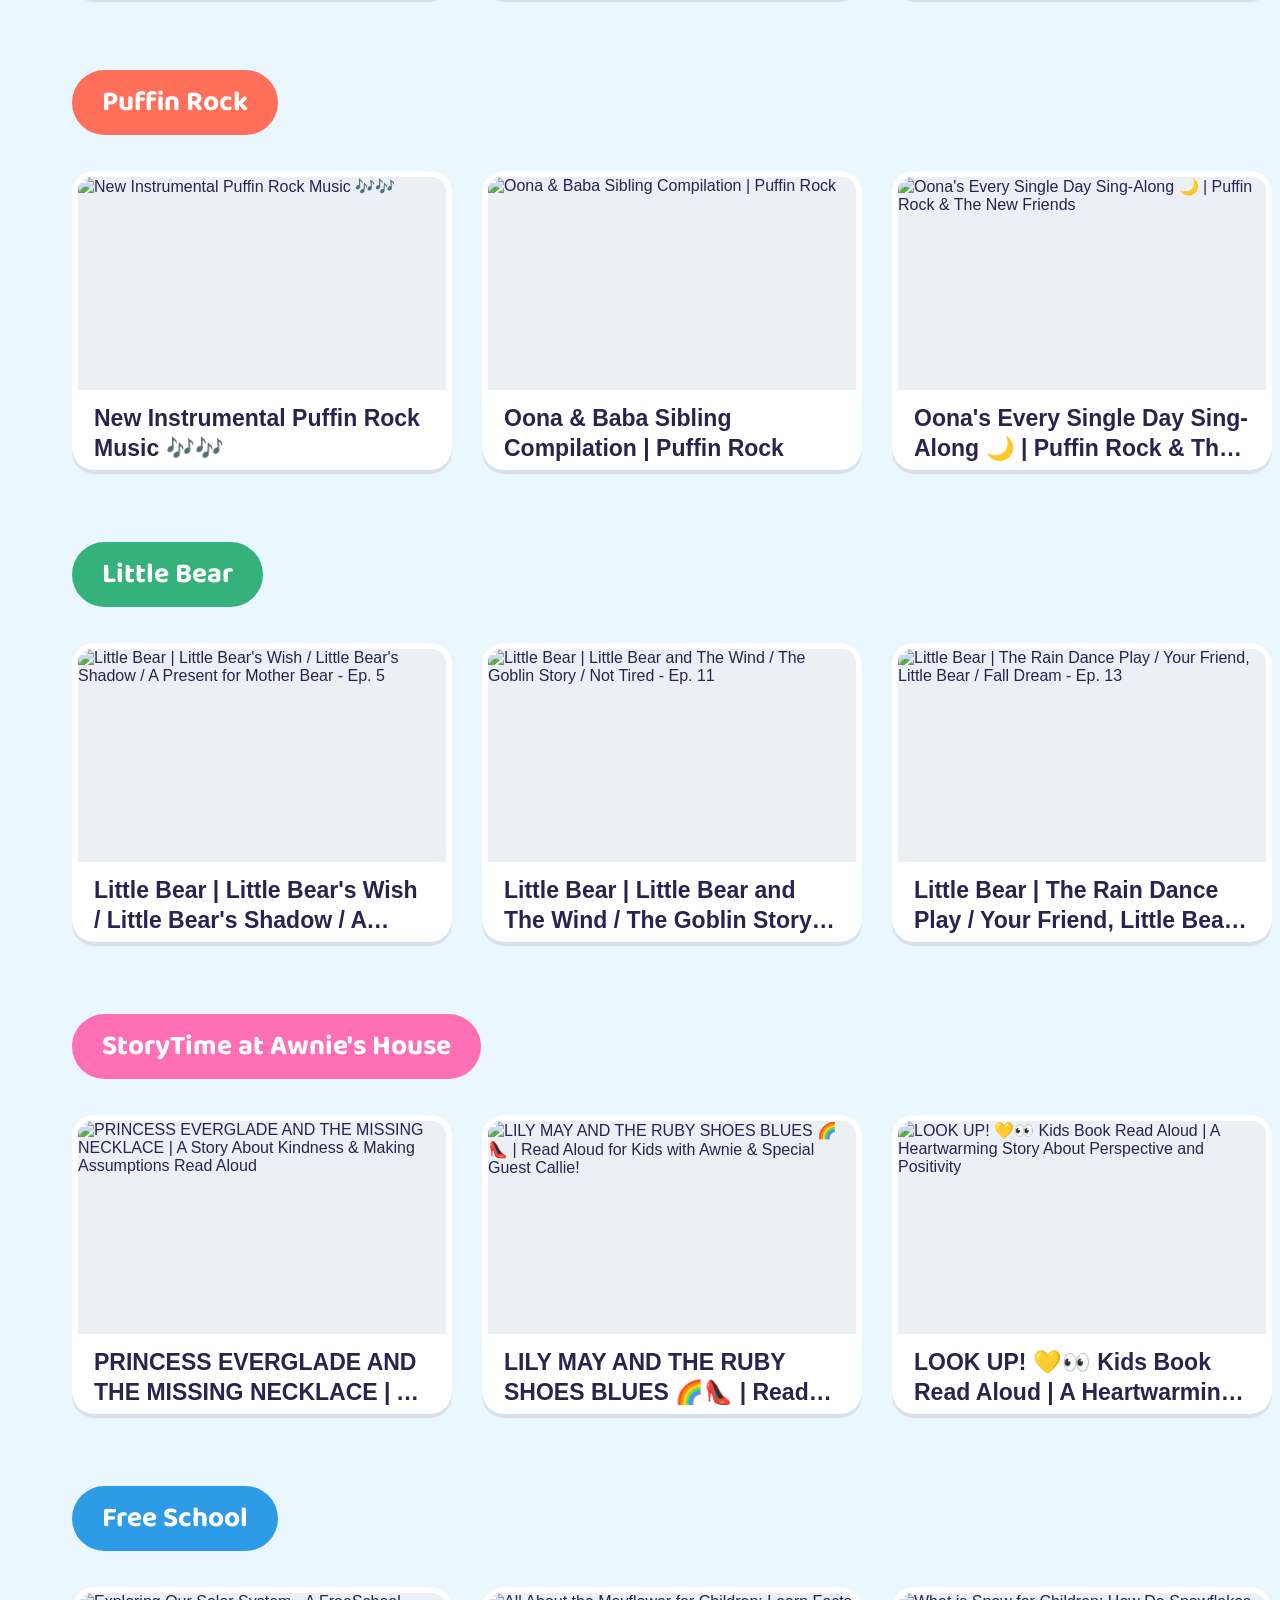
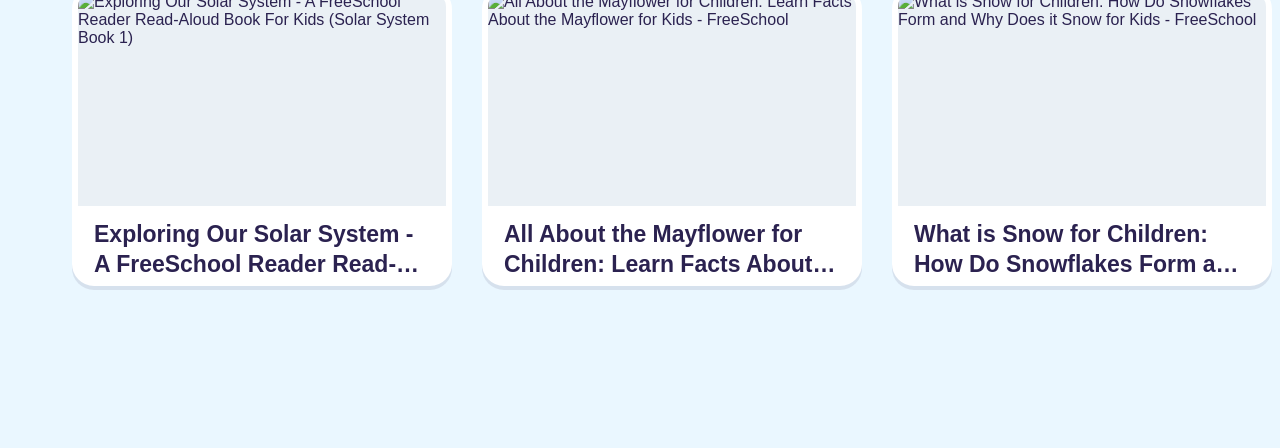
==== commit 894bb8e3: "feat: add app exit confirmation, media playback controls, cursor state handling, and improve whiteli" ====
--- a/app/index.html
+++ b/app/index.html
@@ -59,6 +59,9 @@
     </div>
   </div>
 
+  <!-- "Press back again to exit" hint (home screen only) -->
+  <div id="exit-hint">Press Back again to close the app</div>
+
   <script src="js/player.js"></script>
   <script src="js/remote.js"></script>
   <script src="js/main.js"></script>
--- a/app/css/style.css
+++ b/app/css/style.css
@@ -323,16 +323,9 @@
 
 .card.focused {
   border-color: var(--focus-color, var(--candy-4));
-  transform: scale(1.1);
+  transform: scale(1.04);
   z-index: 2;
   position: relative;
-  animation: card-pop 0.22s ease;
-}
-
-@keyframes card-pop {
-  0% { transform: scale(1.1) rotate(0deg); }
-  40% { transform: scale(1.15) rotate(-1.5deg); }
-  100% { transform: scale(1.1) rotate(0deg); }
 }
 
 .card-thumb {
@@ -429,3 +422,28 @@
    carries titles/buttons; system sans keeps card titles calm and legible at
    couch distance. Background shapes are static gradients — no images, no
    per-frame cost. */
+
+/* ---------- Exit hint (double-Back to quit) ---------- */
+
+#exit-hint {
+  position: fixed;
+  left: 50%;
+  bottom: 56px;
+  transform: translateX(-50%) translateY(20px);
+  font-family: var(--font-display);
+  font-size: 28px;
+  font-weight: 700;
+  color: #fff;
+  background: var(--ink);
+  padding: 18px 44px;
+  border-radius: 50px;
+  opacity: 0;
+  pointer-events: none;
+  transition: opacity 0.25s ease, transform 0.25s ease;
+  z-index: 10;
+}
+
+#exit-hint.visible {
+  opacity: 1;
+  transform: translateX(-50%) translateY(0);
+}
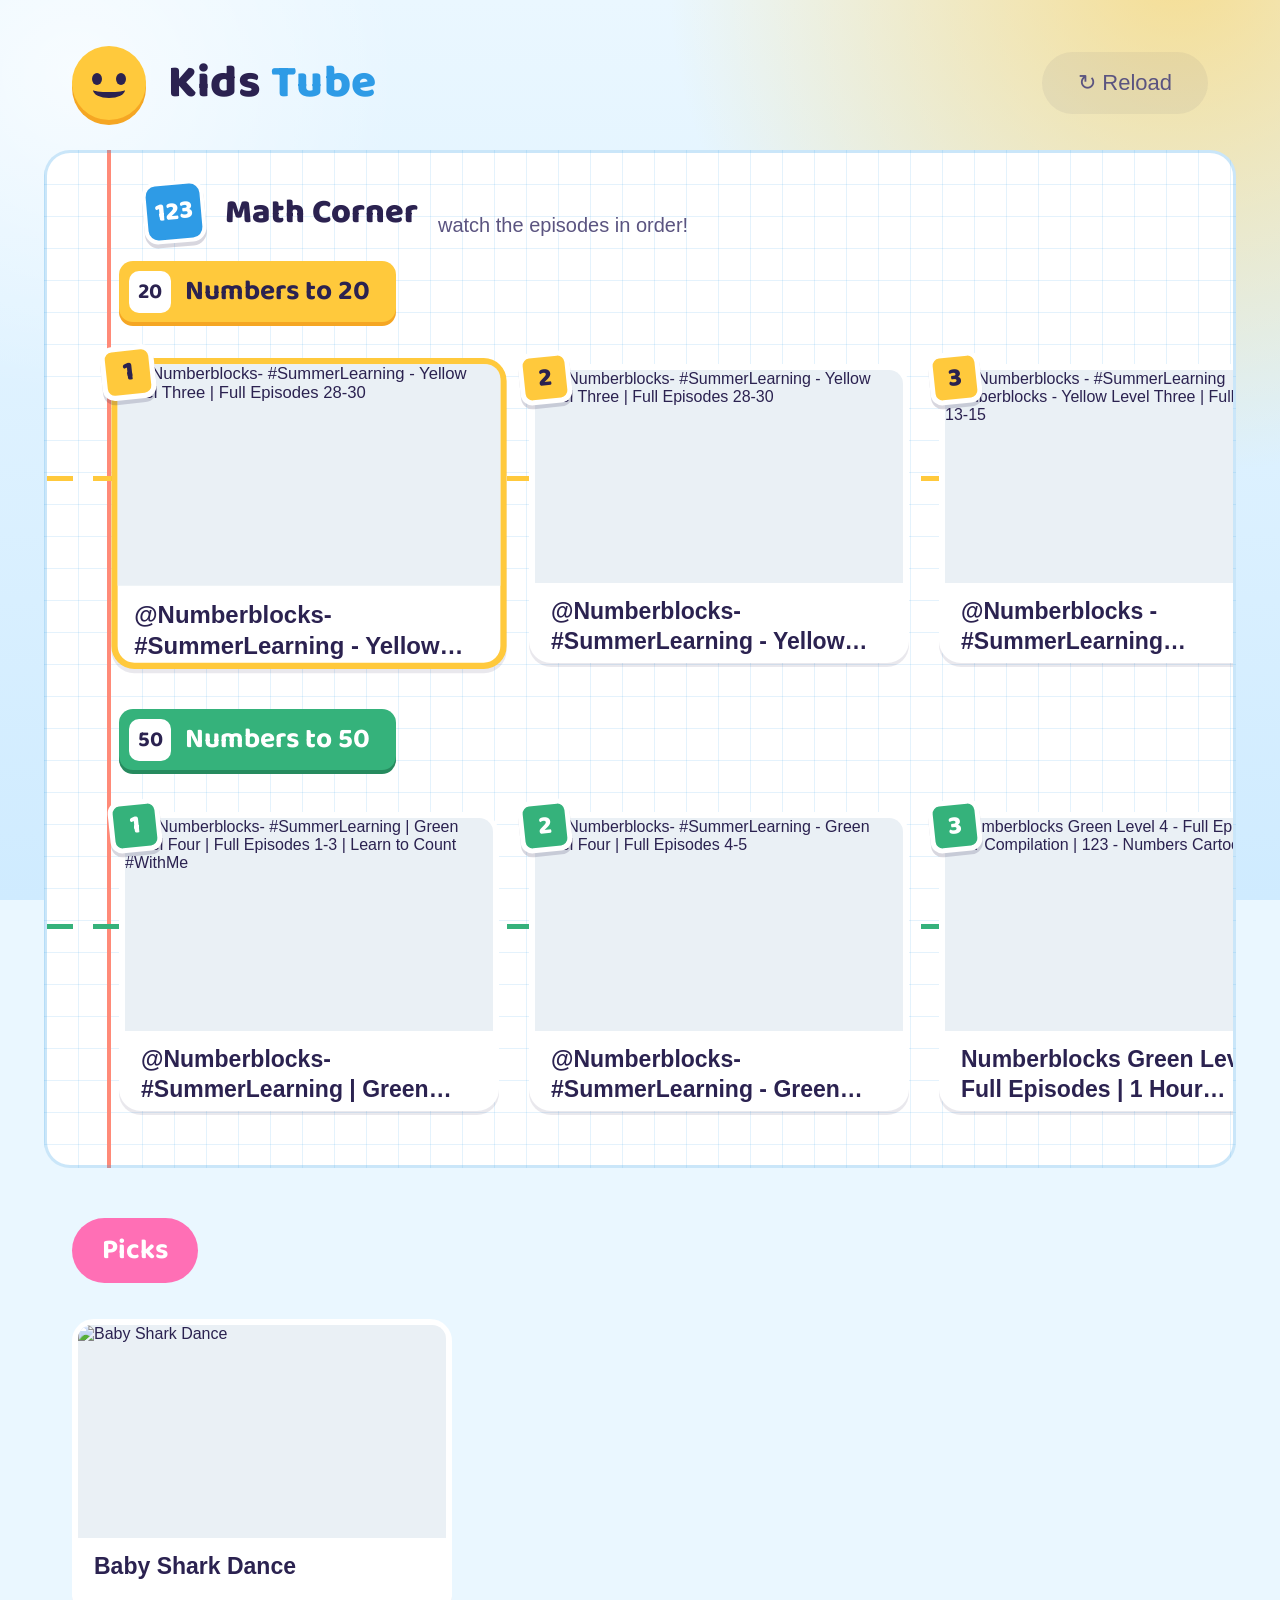
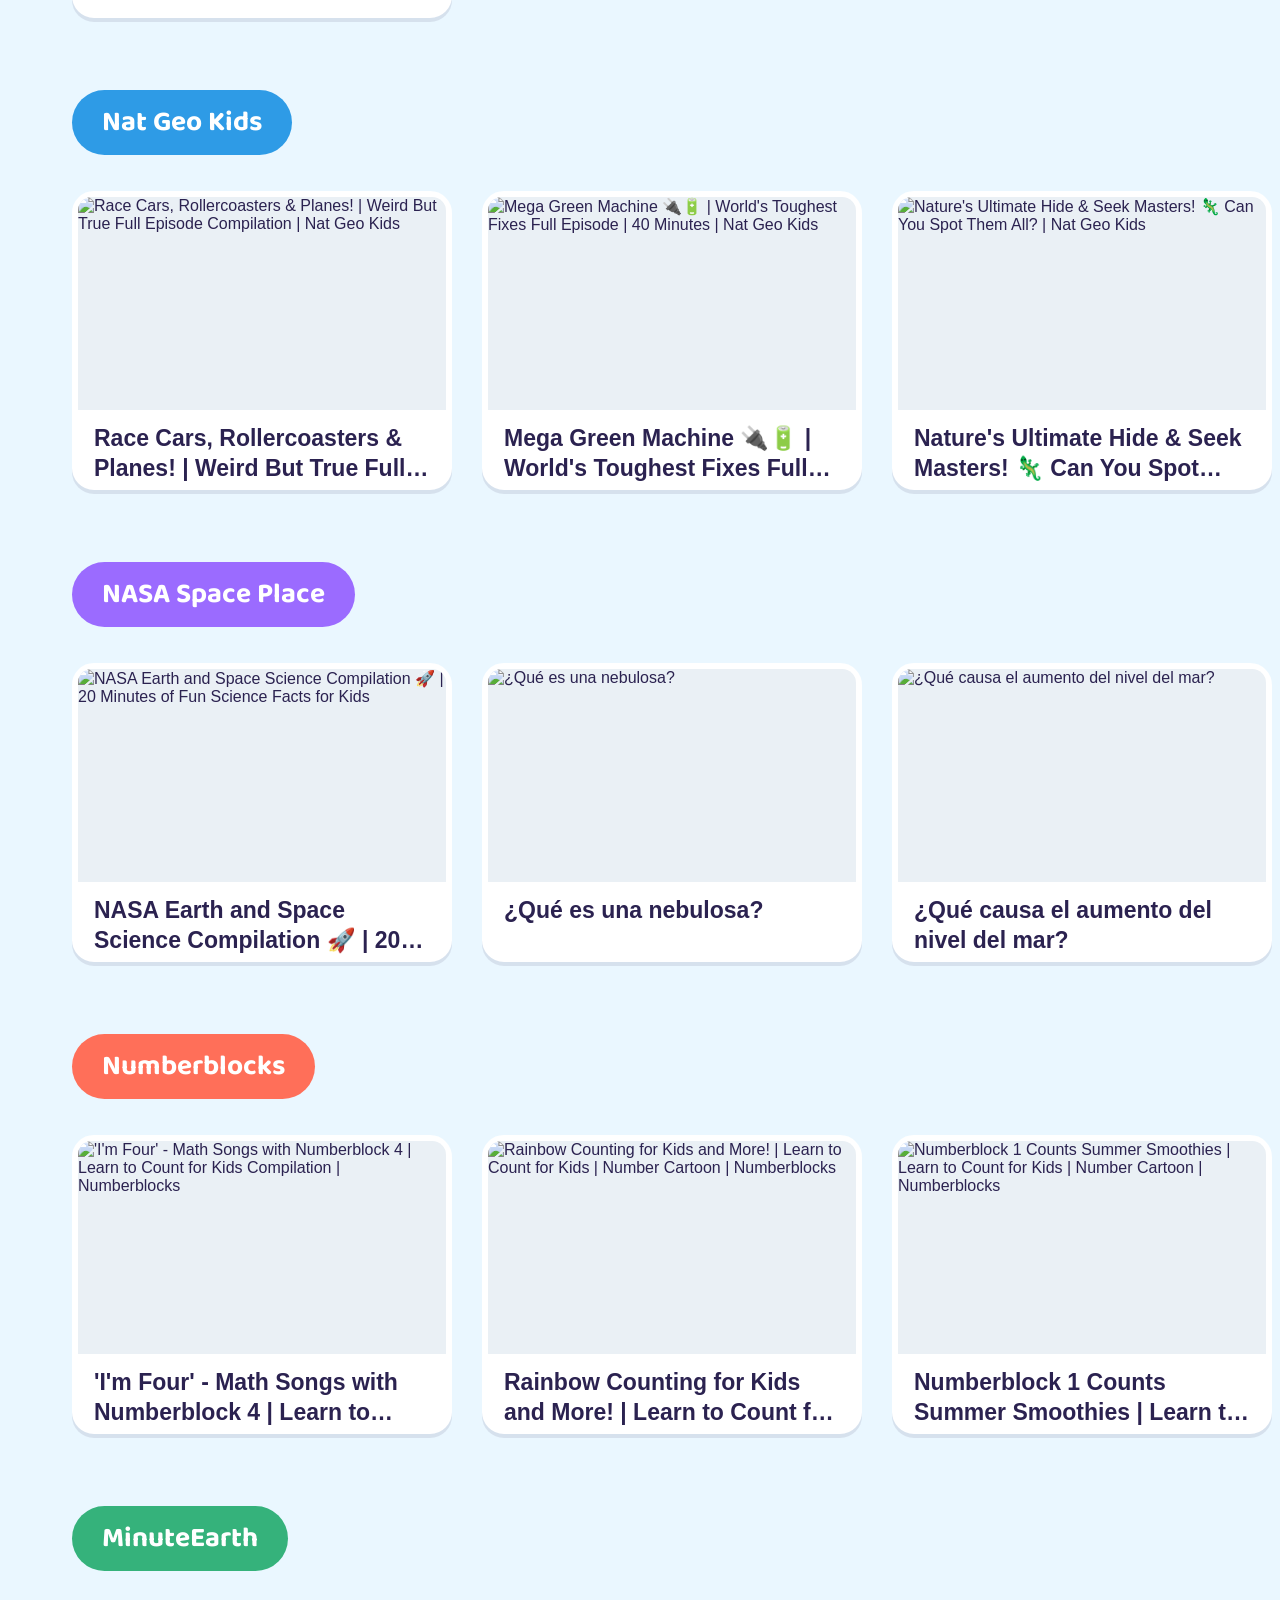
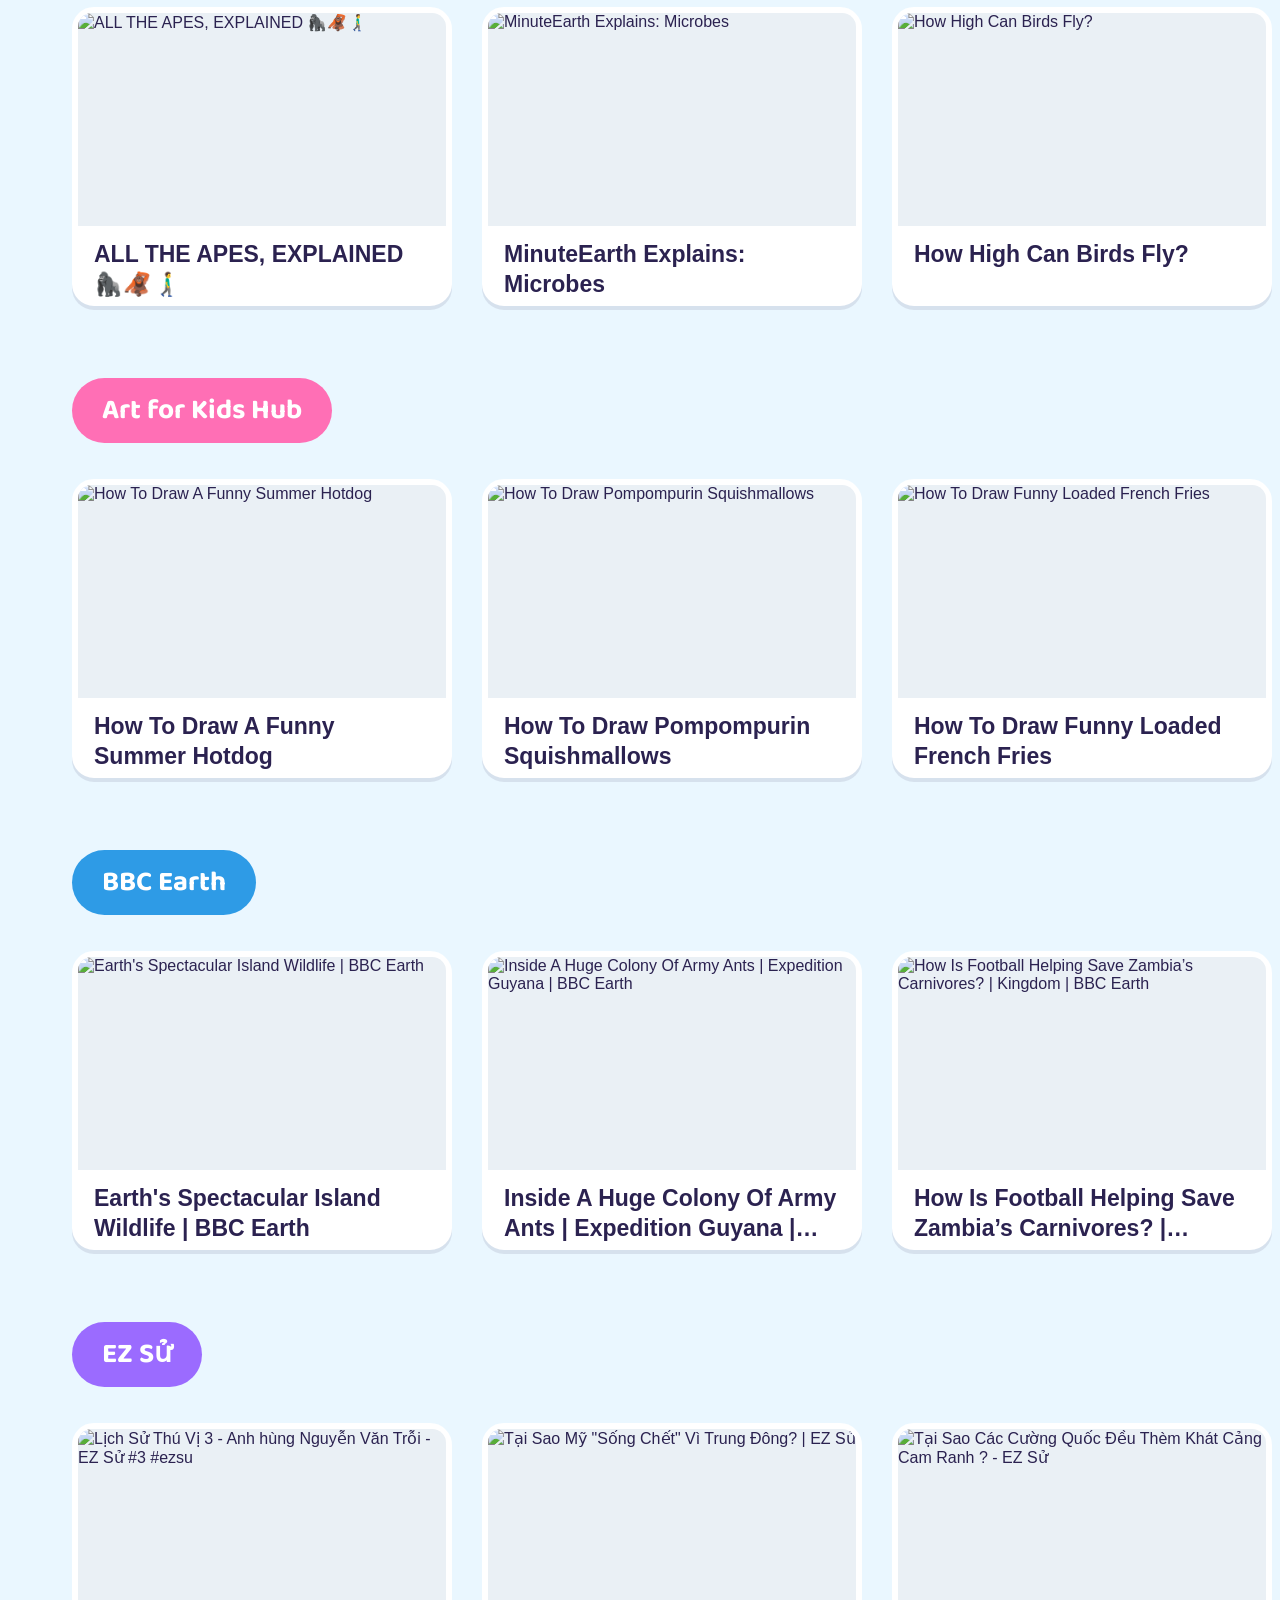
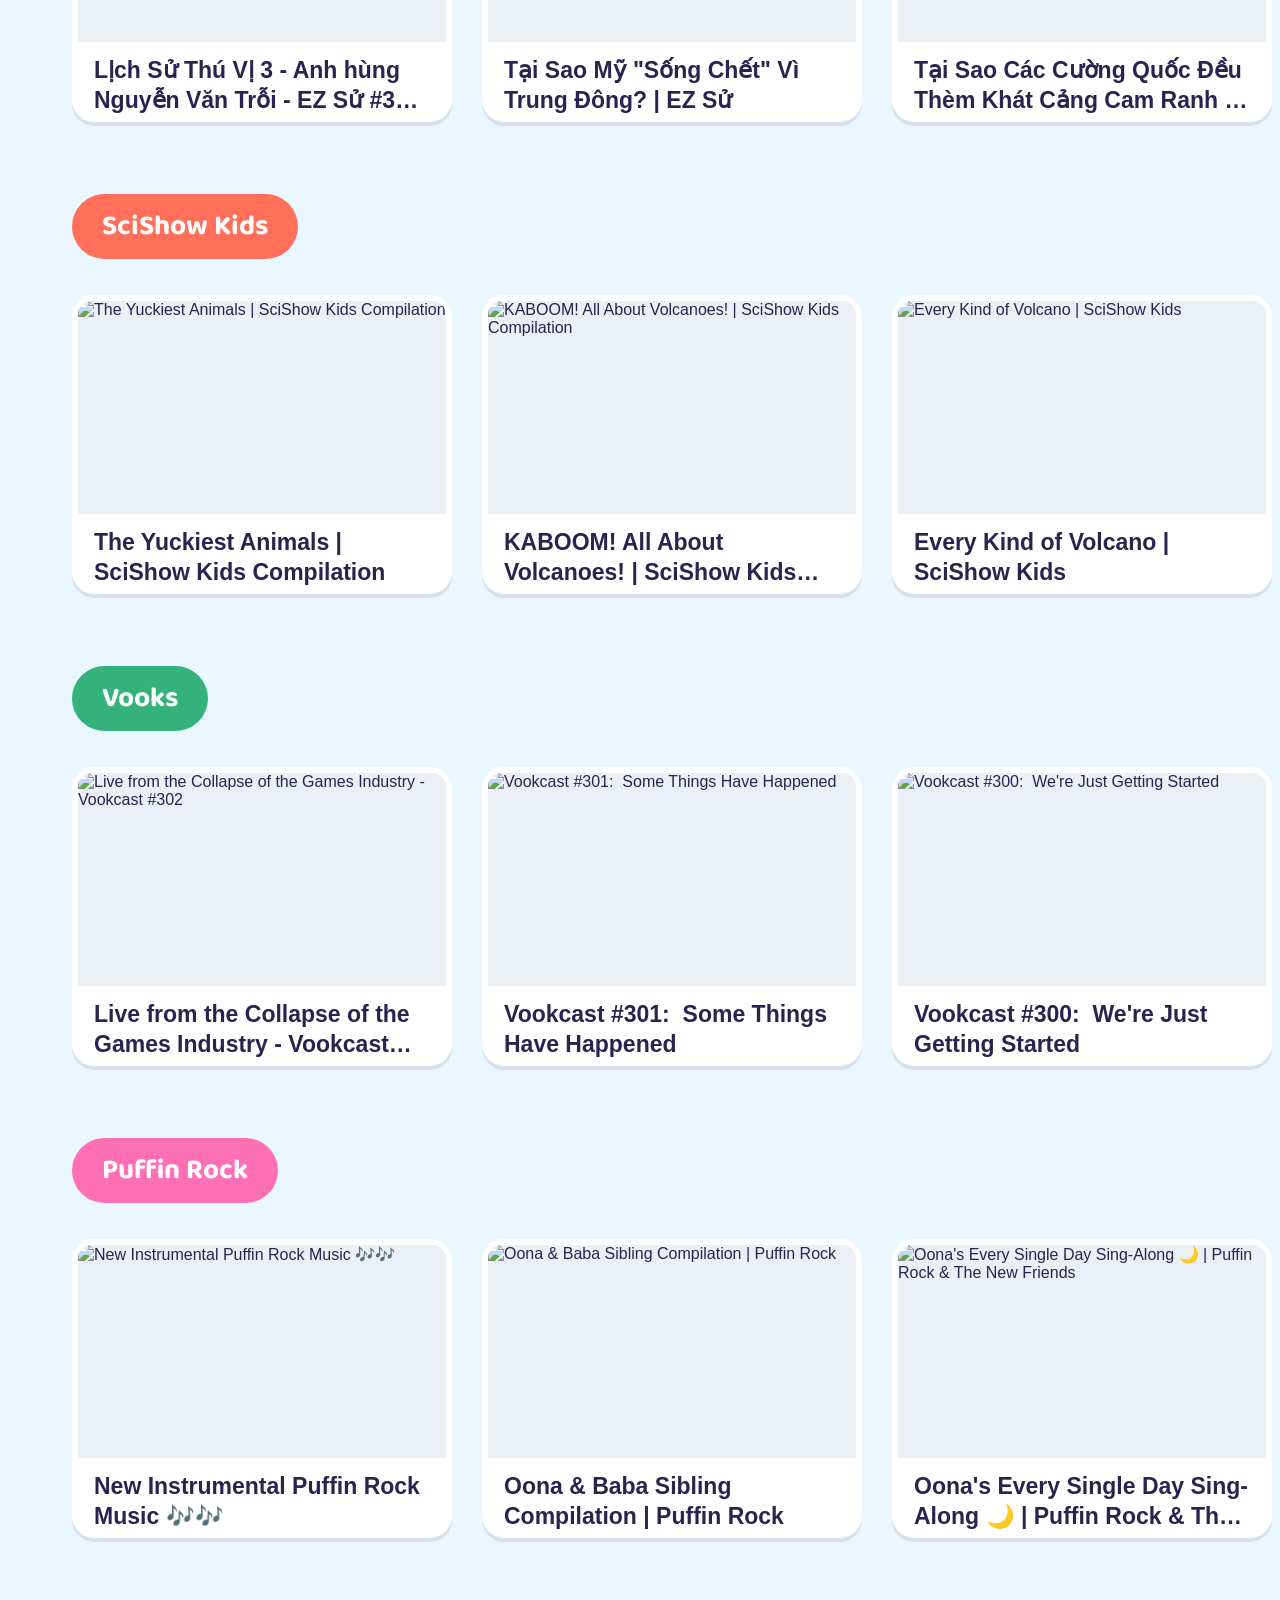
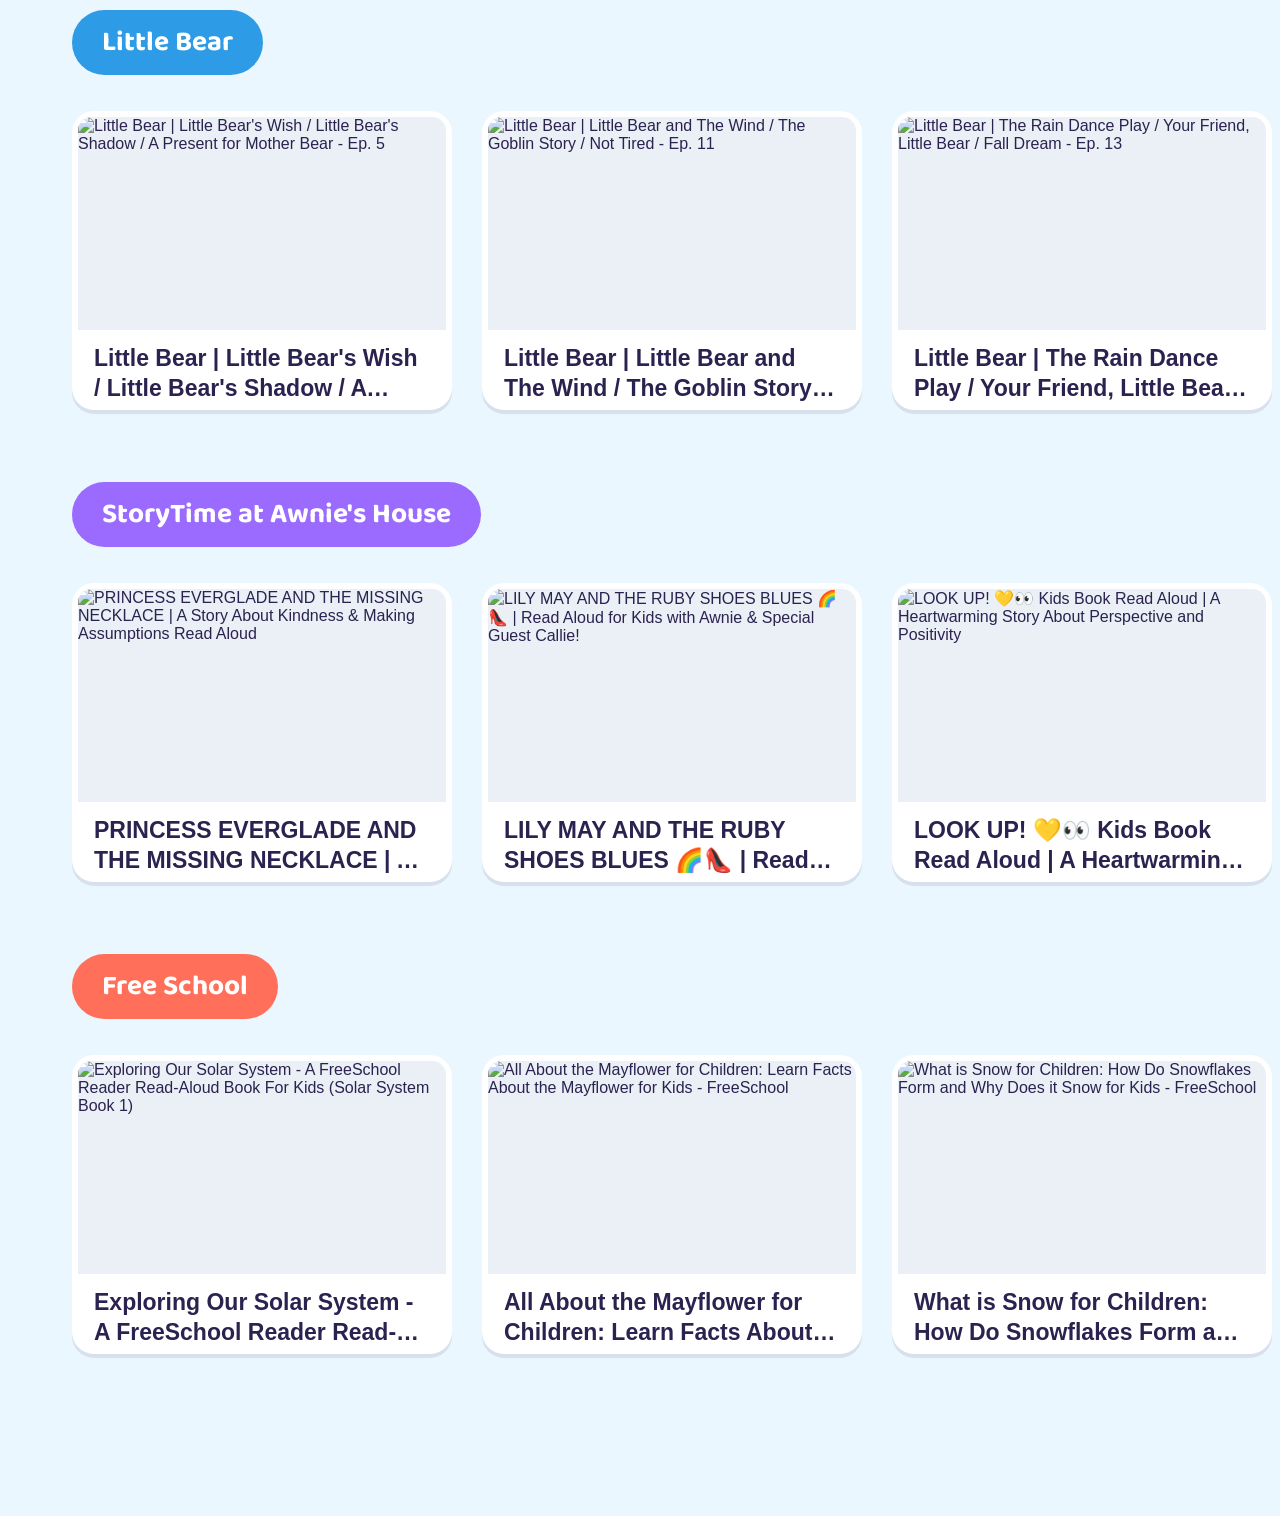
==== commit b95bc13d: "feat: add responsive layout support for mobile and tablet browsers via viewport meta tags and CSS me" ====
--- a/app/index.html
+++ b/app/index.html
@@ -2,7 +2,7 @@
 <html lang="en">
 <head>
 <meta charset="UTF-8">
-<meta name="viewport" content="width=1920, initial-scale=1.0, user-scalable=no">
+<meta name="viewport" content="width=device-width, initial-scale=1.0, viewport-fit=cover, user-scalable=no">
 <title>Kids Tube</title>
 <link rel="stylesheet" href="css/style.css">
 </head>
--- a/app/css/style.css
+++ b/app/css/style.css
@@ -349,6 +349,141 @@
   -webkit-box-orient: vertical;
   -webkit-line-clamp: 2;
   color: var(--ink);
+}
+
+/* ---------- Math Corner: learning collections zone ----------
+   Collections are ordered courses, not bins — the zone encodes that for a
+   pre-reader through shape and material: square blocks (vs the round candy
+   pills of entertainment rows), grid notebook paper with a red margin line,
+   and numbered episode blocks joined by a dashed path. Level colors follow
+   the official Numberblocks COURSE palette (yellow = to 20, green = to 50). */
+
+.math-zone {
+  margin: 0 44px 50px;
+  border: 3px solid rgba(46, 155, 230, 0.25);
+  border-radius: 26px;
+  padding: 28px 0 8px;
+  overflow: hidden;
+  background-image:
+    linear-gradient(to right, transparent 60px, #FF8A78 60px, #FF8A78 64px, transparent 64px),
+    repeating-linear-gradient(to right, transparent 0, transparent 31px, rgba(46, 155, 230, 0.13) 31px, rgba(46, 155, 230, 0.13) 32px),
+    repeating-linear-gradient(to bottom, transparent 0, transparent 31px, rgba(46, 155, 230, 0.13) 31px, rgba(46, 155, 230, 0.13) 32px);
+  background-color: #fff;
+}
+
+.zone-head {
+  display: flex;
+  align-items: center;
+  gap: 20px;
+  padding: 0 44px 18px 96px;
+}
+
+.zone-badge {
+  width: 62px;
+  height: 62px;
+  border-radius: 14px;
+  background: var(--candy-4);
+  border: 4px solid #fff;
+  box-shadow: 0 4px 0 rgba(43, 34, 80, 0.18);
+  transform: rotate(-5deg);
+  display: flex;
+  align-items: center;
+  justify-content: center;
+  font-family: var(--font-display);
+  font-weight: 800;
+  font-size: 26px;
+  color: #fff;
+  flex: 0 0 auto;
+}
+
+.zone-title {
+  font-family: var(--font-display);
+  font-weight: 800;
+  font-size: 34px;
+  margin: 0;
+  color: var(--ink);
+}
+
+.zone-hint {
+  margin: 0;
+  align-self: flex-end;
+  padding-bottom: 6px;
+  font-size: 20px;
+  color: var(--ink-soft);
+}
+
+/* Per-course level colors, cycled by main.js */
+.course-yellow { --course-accent: #FFC93C; --course-accent-deep: #F5A623; --course-badge-ink: #2B2250; }
+.course-green { --course-accent: #35B27B; --course-accent-deep: #268A5E; --course-badge-ink: #fff; }
+.course-blue { --course-accent: #2E9BE6; --course-accent-deep: #1F7AB8; --course-badge-ink: #fff; }
+.course-grape { --course-accent: #9B6BFF; --course-accent-deep: #7A4DE0; --course-badge-ink: #fff; }
+
+.row--course {
+  margin-bottom: 24px;
+}
+
+/* Square chip (learning geometry) instead of the round candy pill */
+.row--course .row-title {
+  display: inline-flex;
+  align-items: center;
+  gap: 14px;
+  margin-bottom: 10px;
+  border-radius: 14px;
+  padding: 8px 26px 8px 10px;
+  background: var(--course-accent);
+  color: var(--course-badge-ink);
+  box-shadow: 0 4px 0 var(--course-accent-deep);
+}
+
+.level-cube {
+  width: 42px;
+  height: 42px;
+  border-radius: 10px;
+  background: #fff;
+  display: flex;
+  align-items: center;
+  justify-content: center;
+  font-size: 22px;
+  color: var(--ink);
+}
+
+/* Extra top padding gives the overhanging episode blocks room inside the
+   scroll container (negative offsets can't overflow a scrollable track).
+   The dashed path is a repeat-x background tile; attachment:local makes it
+   scroll (and tile) with the cards across the full scrollable width. */
+.row--course .row-track {
+  padding-top: 32px;
+  background-image: repeating-linear-gradient(to right, var(--course-accent) 0, var(--course-accent) 26px, transparent 26px, transparent 46px);
+  background-repeat: repeat-x;
+  background-size: 46px 5px;
+  background-position: 0 144px;
+  background-attachment: local;
+}
+
+.row--course .card {
+  position: relative;
+}
+
+.ep-badge {
+  position: absolute;
+  top: -18px;
+  left: -16px;
+  z-index: 3;
+  min-width: 52px;
+  height: 52px;
+  padding: 0 10px;
+  border-radius: 12px;
+  background: var(--course-accent);
+  border: 5px solid #fff;
+  box-shadow: 0 4px 0 rgba(43, 34, 80, 0.18);
+  transform: rotate(-6deg);
+  display: flex;
+  align-items: center;
+  justify-content: center;
+  font-family: var(--font-display);
+  font-weight: 800;
+  font-size: 26px;
+  color: var(--course-badge-ink);
 }
 
 /* ---------- Player screen ---------- */
@@ -447,3 +582,77 @@
   opacity: 1;
   transform: translateX(-50%) translateY(0);
 }
+
+/* ---------- Responsive (phones / tablets / narrow browser windows) ----------
+   Everything above assumes a fixed 1920x1080 couch viewport, matching the
+   resolution declared in shell/appinfo.json — on the TV, device-width IS
+   1920, so none of this changes anything there. These breakpoints only kick
+   in on the narrower real viewports you get testing in a phone/tablet
+   browser instead of installing on the TV: same layout, scaled down. */
+
+@media (max-width: 1024px) {
+  #home-header { padding: 18px 32px 22px; }
+  .title-wrap { gap: 14px; }
+  .logo-mark { width: 54px; height: 54px; }
+  .logo-mark:before, .logo-mark:after { top: 20px; width: 8px; height: 9px; }
+  .logo-mark:before { left: 15px; }
+  .logo-mark:after { right: 15px; }
+  .logo-mark .smile { left: 15px; right: 15px; top: 27px; height: 12px; border-bottom-width: 4px; }
+  #app-title { font-size: 32px; }
+  #reload-btn { font-size: 17px; padding: 9px 20px; }
+
+  .row-title { font-size: 21px; margin: 0 0 16px 32px; padding: 8px 22px; }
+  .row-track { padding: 12px 32px 18px; }
+  .card { width: 260px; margin-right: 20px; border-width: 4px; border-radius: 16px; }
+  .card-thumb { height: 146px; border-radius: 10px 10px 0 0; }
+  .card-title { font-size: 17px; padding: 10px 12px 12px; height: 56px; }
+
+  .math-zone { margin: 0 20px 34px; padding: 20px 0 6px; }
+  .zone-head { padding: 0 32px 14px 56px; gap: 14px; }
+  .zone-badge { width: 46px; height: 46px; font-size: 19px; border-radius: 11px; }
+  .zone-title { font-size: 25px; }
+  .zone-hint { font-size: 15px; }
+  .level-cube { width: 32px; height: 32px; font-size: 16px; }
+  .ep-badge { min-width: 40px; height: 40px; font-size: 19px; top: -14px; left: -12px; }
+  .row--course .row-track { padding-top: 26px; background-position: 0 100px; }
+
+  .center-message { width: min(720px, 88vw); }
+  .center-message p { font-size: 30px; margin-bottom: 28px; }
+  .big-button { font-size: 24px; padding: 16px 36px; margin: 0 12px; border-width: 4px; }
+  .spinner span { width: 24px; height: 24px; }
+  .oops-face { width: 96px; height: 96px; }
+
+  #now-playing-bar { padding: 24px 32px; }
+  #now-playing-title { font-size: 24px; }
+  #toast { font-size: 22px; padding: 20px 32px; }
+  #exit-hint { font-size: 19px; padding: 12px 28px; bottom: 32px; max-width: 86vw; }
+}
+
+@media (max-width: 640px) {
+  #home-header { padding: 14px 18px 16px; flex-wrap: wrap; gap: 10px; }
+  #app-title { font-size: 24px; }
+  .logo-mark { width: 42px; height: 42px; }
+  #reload-btn { font-size: 14px; padding: 7px 16px; }
+
+  .row { margin-bottom: 32px; }
+  .row-title { font-size: 16px; margin: 0 0 12px 18px; padding: 6px 16px; }
+  .row-track { padding: 10px 18px 14px; }
+  .card { width: 190px; margin-right: 14px; border-width: 3px; border-radius: 12px; }
+  .card-thumb { height: 107px; }
+  .card-title { font-size: 14px; height: 46px; padding: 8px 10px 10px; }
+
+  .math-zone { margin: 0 10px 26px; border-radius: 18px; }
+  .zone-head { padding: 0 18px 10px 32px; gap: 10px; flex-wrap: wrap; }
+  .zone-badge { width: 36px; height: 36px; font-size: 14px; }
+  .zone-title { font-size: 19px; }
+  .zone-hint { font-size: 12px; }
+  .ep-badge { min-width: 32px; height: 32px; font-size: 15px; border-width: 3px; }
+
+  .center-message { width: min(520px, 90vw); }
+  .center-message p { font-size: 22px; margin-bottom: 20px; }
+  .big-button { font-size: 18px; padding: 12px 24px; margin: 8px; border-width: 3px; }
+  .pause-buttons { flex-wrap: wrap; }
+  #now-playing-bar { padding: 16px 18px; }
+  #now-playing-title { font-size: 18px; }
+  #exit-hint { font-size: 15px; padding: 10px 20px; bottom: 20px; }
+}
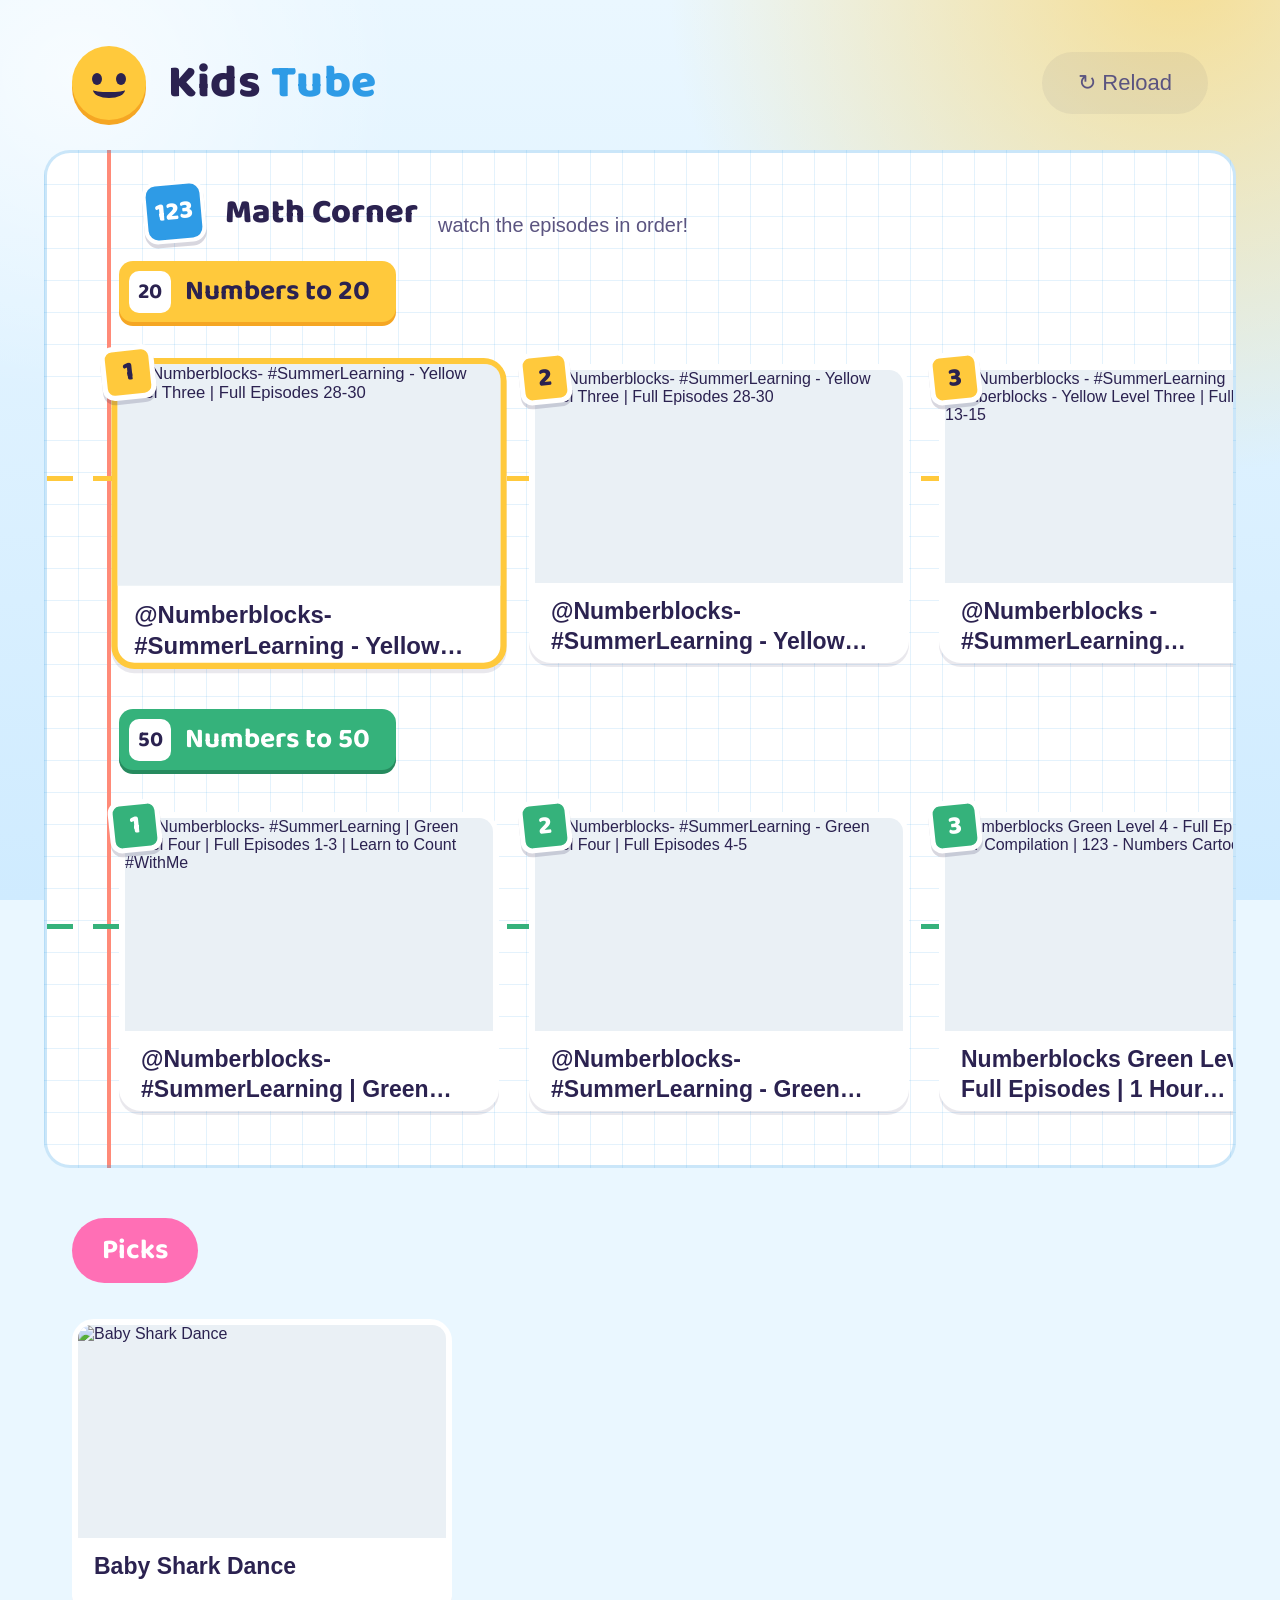
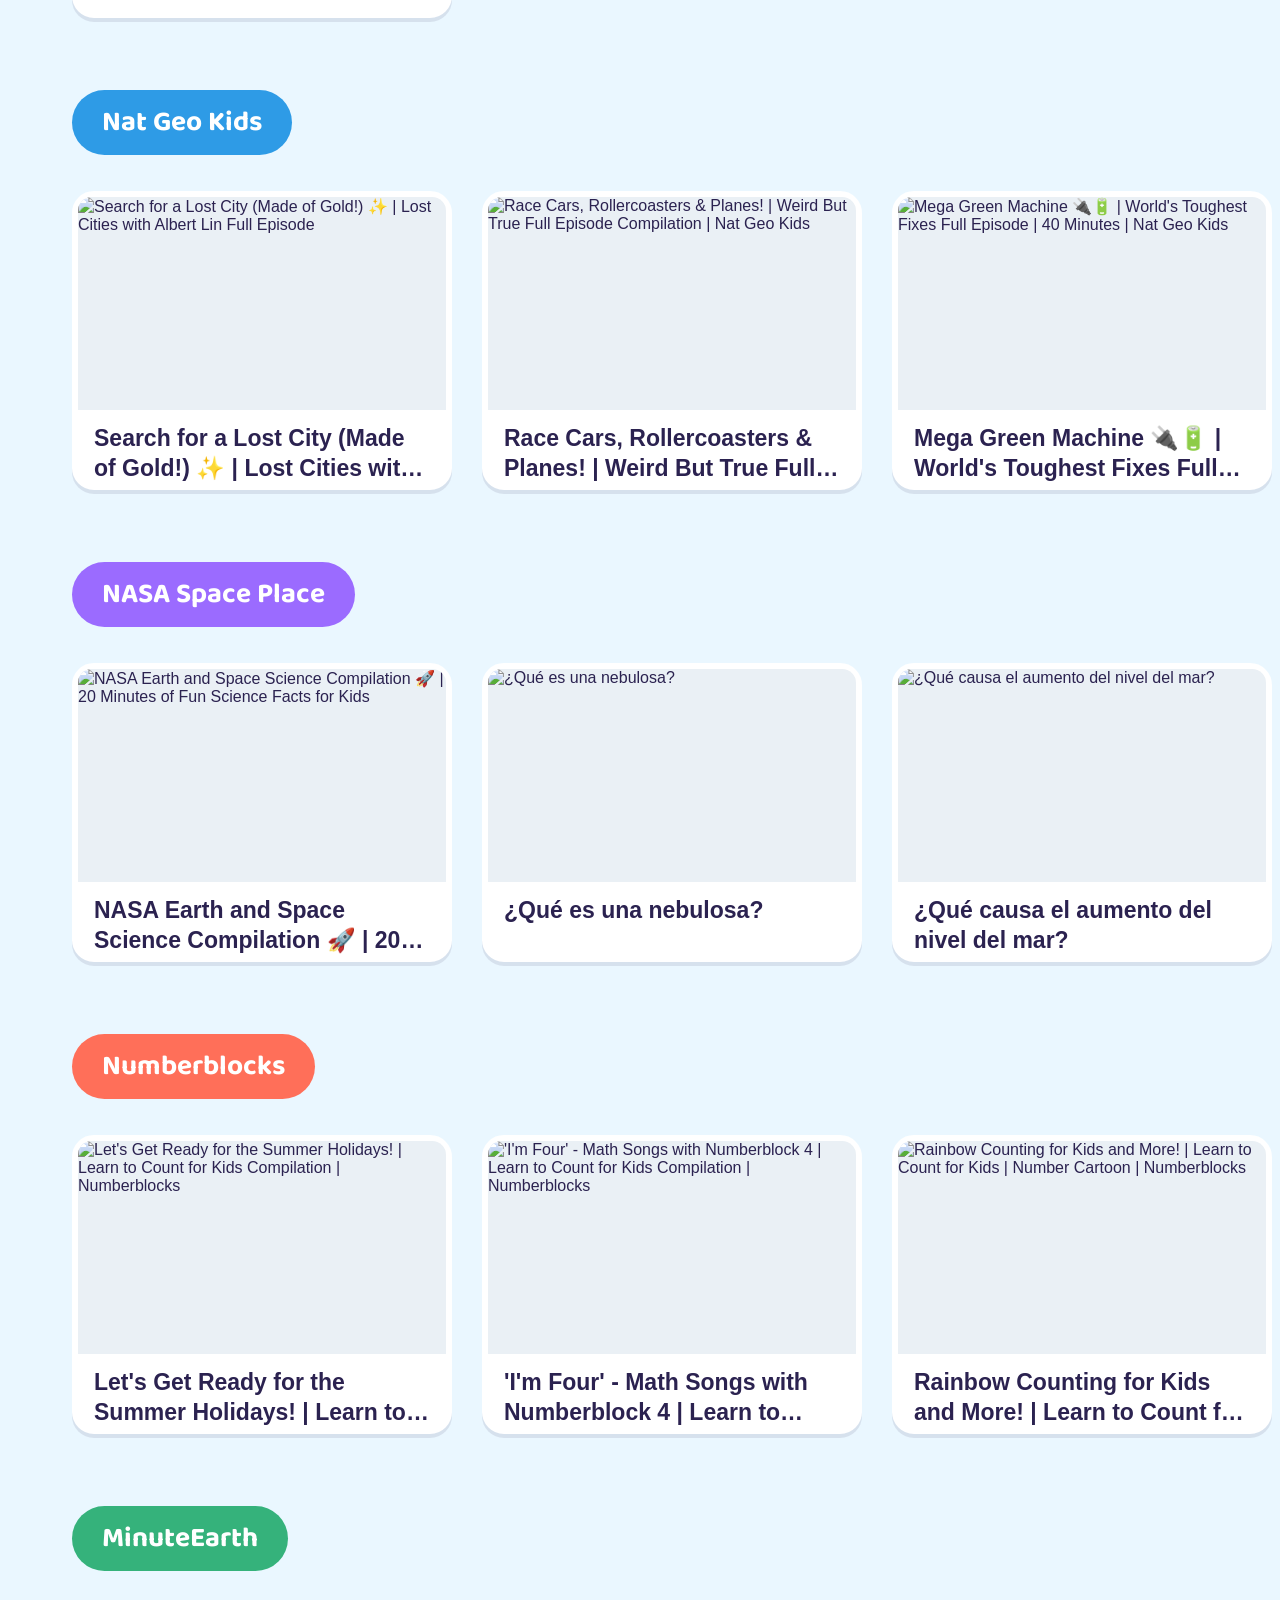
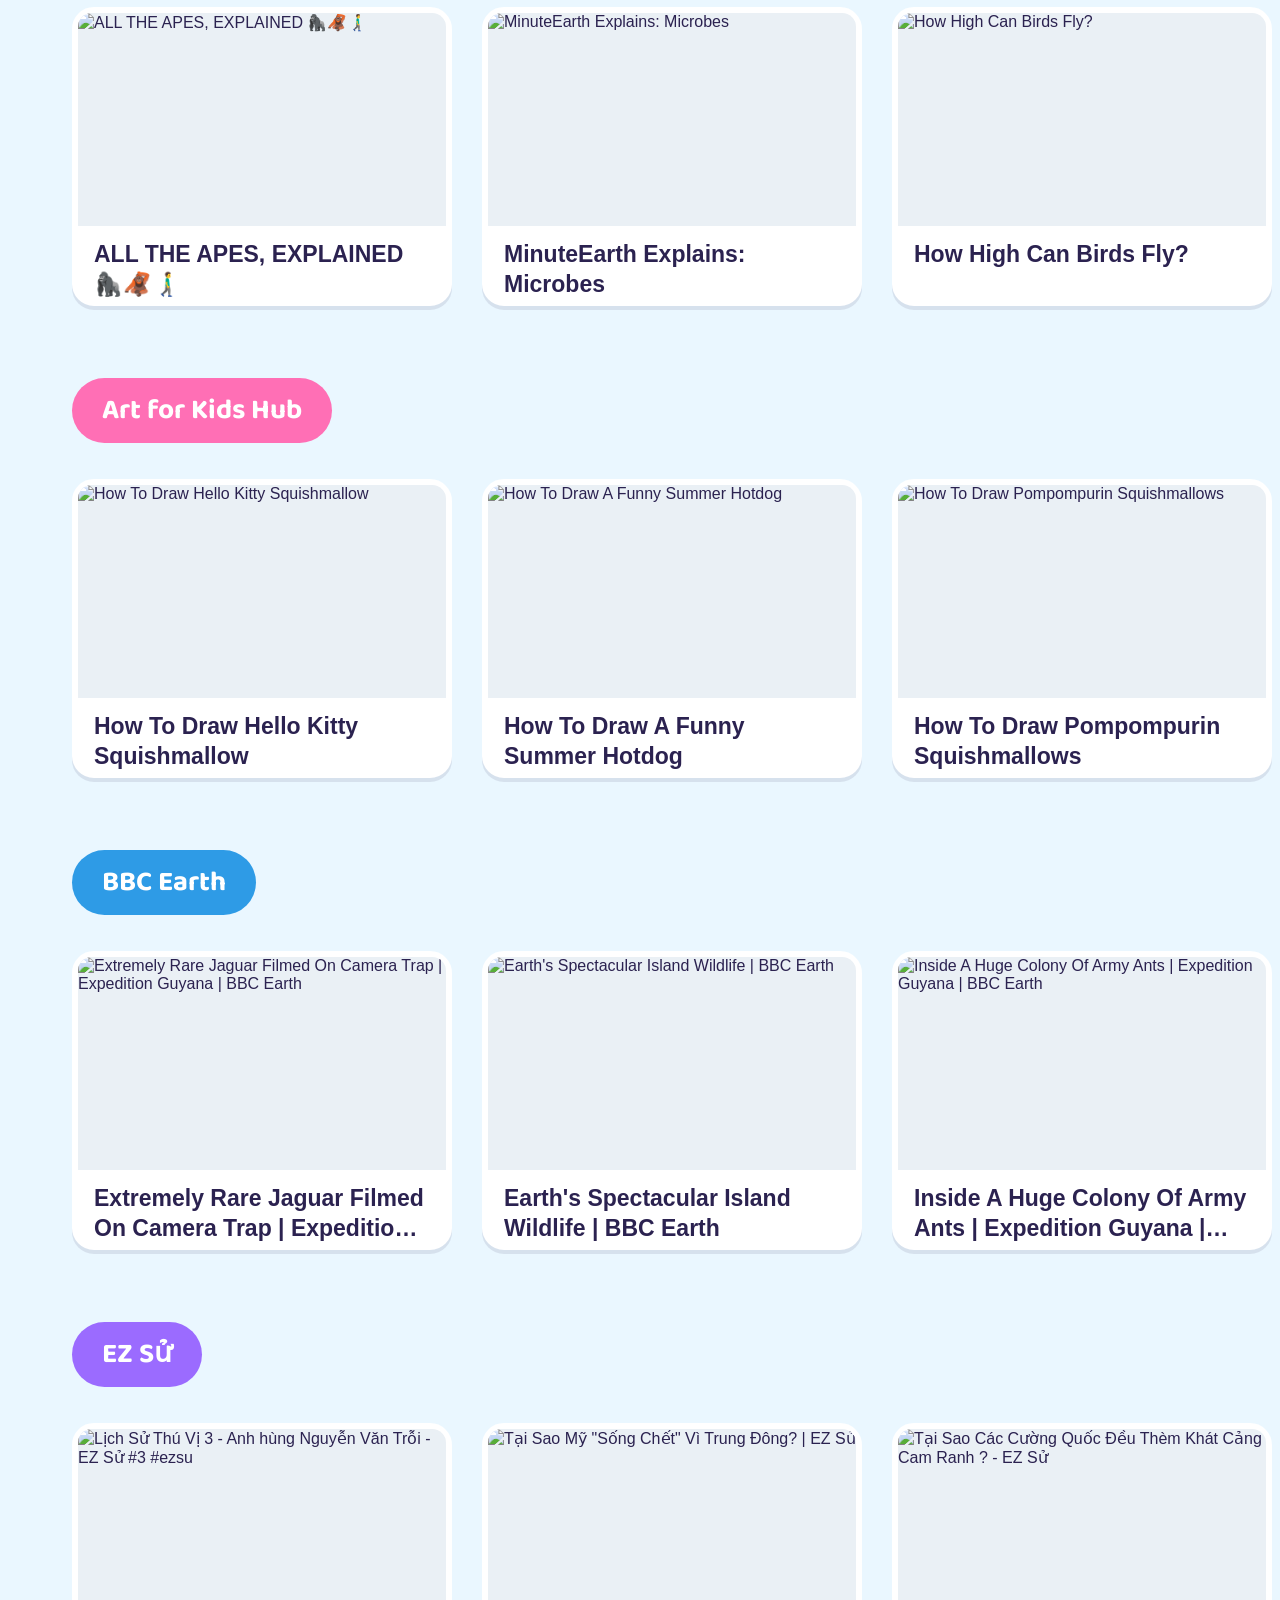
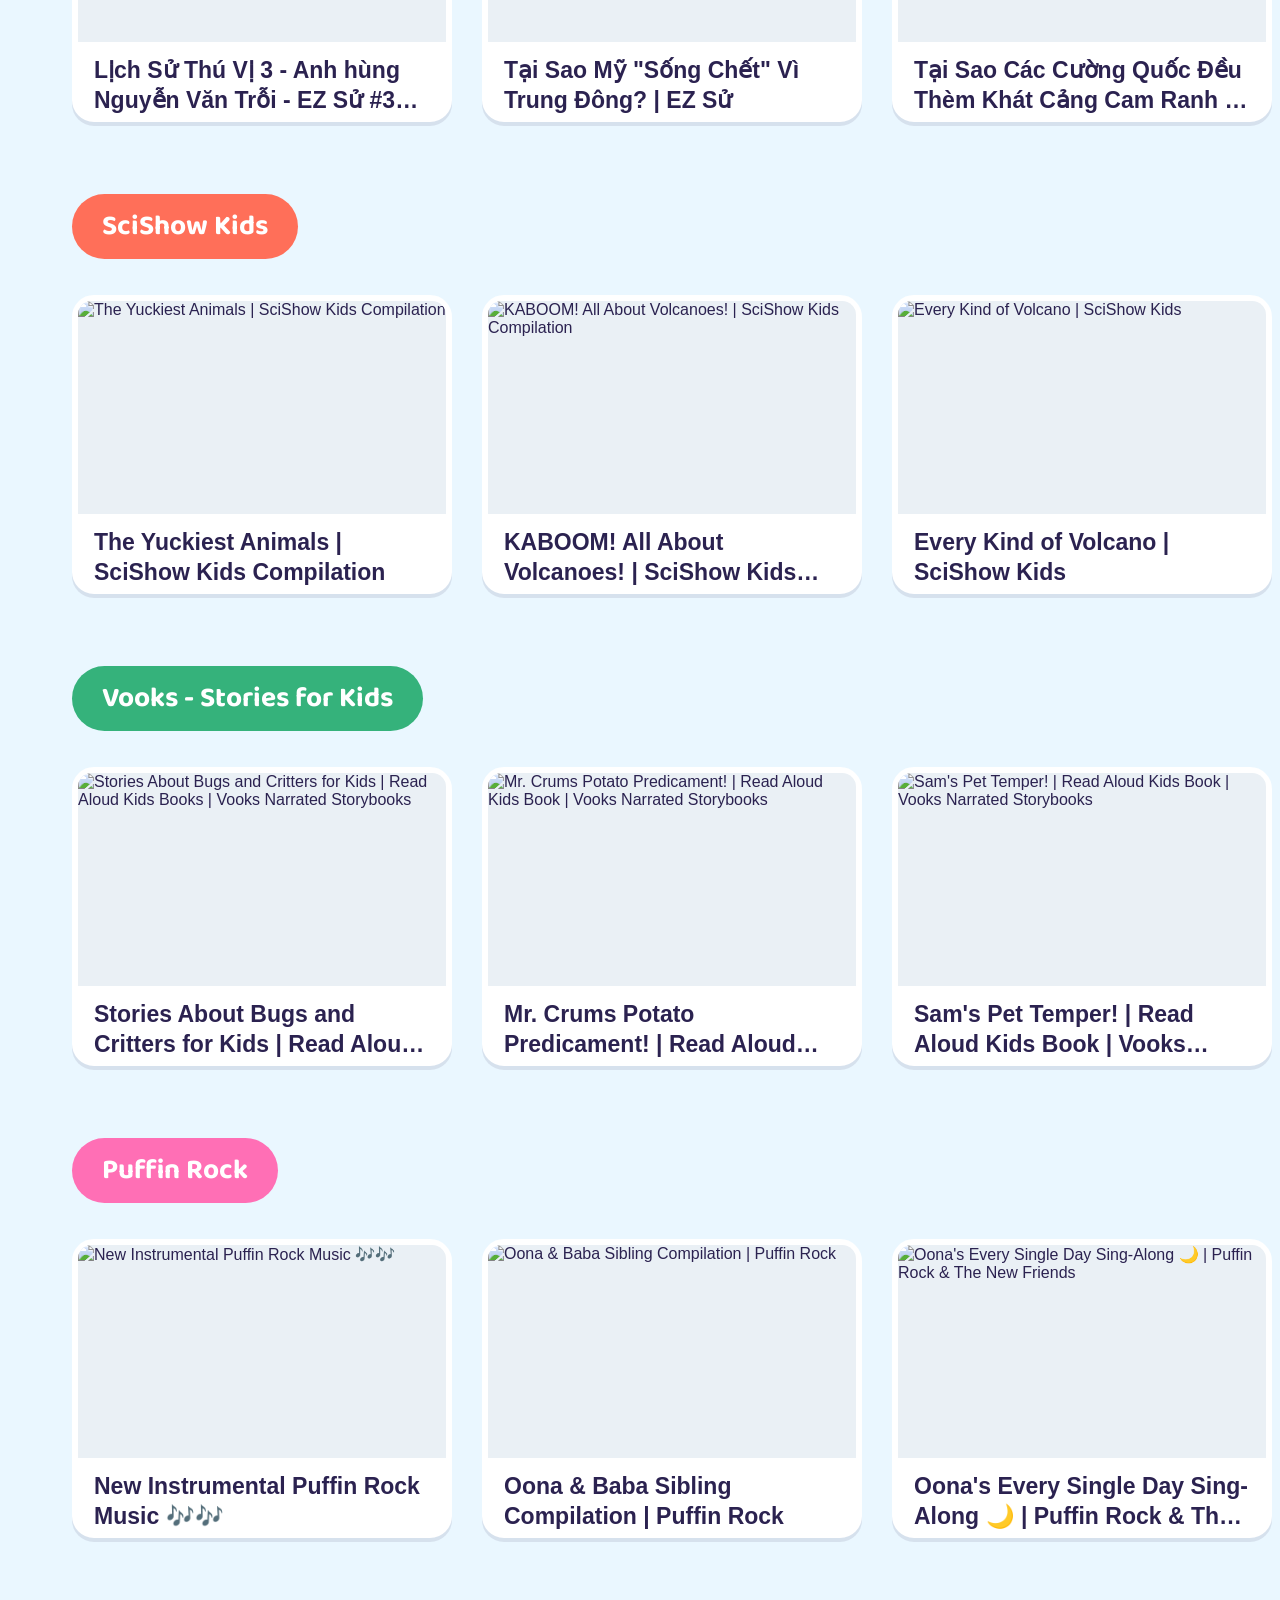
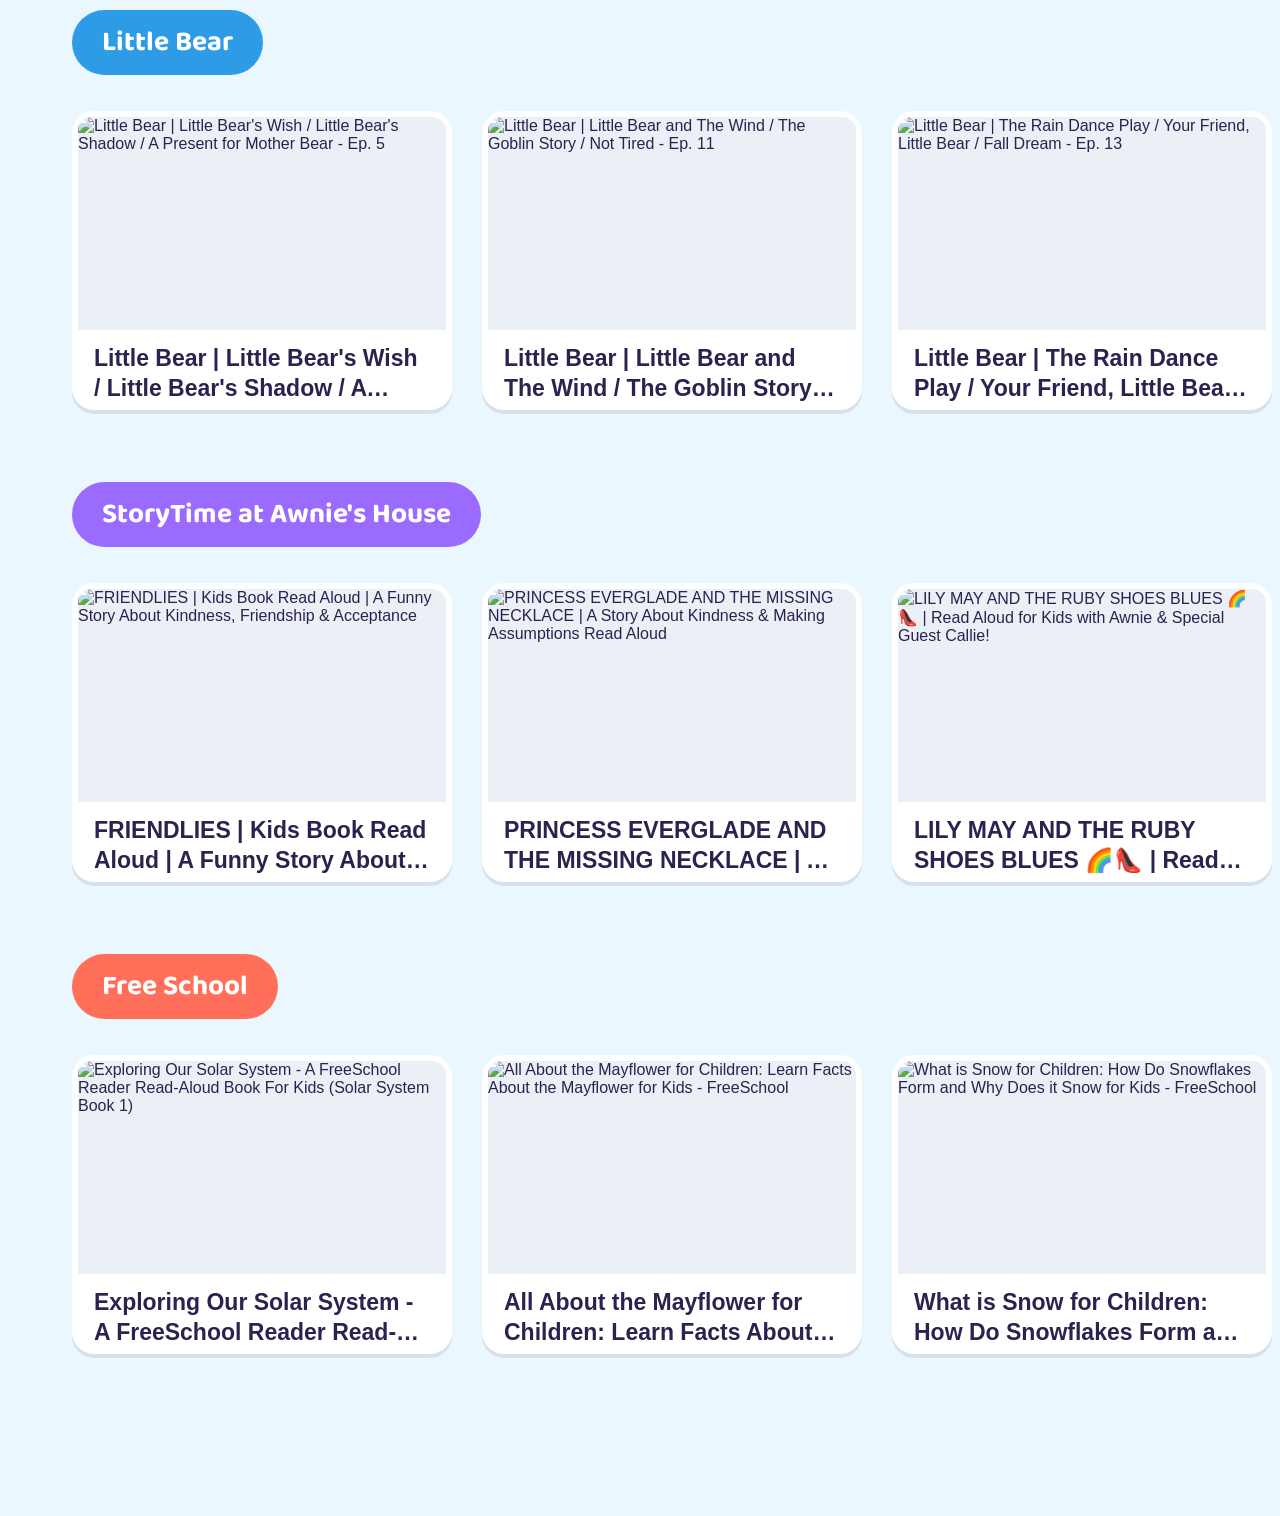
==== commit b4f1f2ec: "fix: raise ad watchdog timeout, add buffering spinner, trim pause overlay text - Bump watchdog from " ====
--- a/app/index.html
+++ b/app/index.html
@@ -45,6 +45,7 @@
     <div id="now-playing-bar">
       <span id="now-playing-title"></span>
     </div>
+    <div id="buffer-indicator" class="spinner"><span></span><span></span><span></span></div>
     <div id="toast"></div>
   </div>
 
--- a/app/css/style.css
+++ b/app/css/style.css
@@ -176,8 +176,30 @@
   box-shadow: 0 10px 0 var(--sun-deep);
 }
 
+/* Pause overlay sits on top of the still-visible (paused) video frame,
+   YouTube-style, instead of replacing it with an opaque screen. */
+#pause-screen.screen.visible {
+  position: fixed;
+  top: 0;
+  right: 0;
+  bottom: 0;
+  left: 0;
+  z-index: 5;
+  width: 100vw;
+  height: 100vh;
+  background: linear-gradient(to bottom, rgba(20, 16, 36, 0.15) 0%, rgba(20, 16, 36, 0.6) 100%);
+}
+
 .pause-title {
-  color: var(--ink);
+  color: #fff;
+  text-shadow: 0 2px 14px rgba(0, 0, 0, 0.7);
+}
+
+/* No title text on a normal pause (video is visible behind the overlay
+   already) - only the "stuck" error message uses this element, so collapse
+   the reserved spacing when it's empty. */
+.pause-title:empty {
+  display: none;
 }
 
 .pause-buttons {
@@ -503,6 +525,30 @@
 #yt-player {
   width: 100%;
   height: 100%;
+}
+
+/* Subtle "still working" cue while a video or ad is buffering, so a long
+   ad load doesn't look like a frozen screen before the pause overlay would
+   ever kick in. */
+#buffer-indicator {
+  display: none;
+  position: absolute;
+  top: 50%;
+  left: 50%;
+  transform: translate(-50%, -50%);
+  z-index: 2;
+  margin: 0;
+  gap: 14px;
+  pointer-events: none;
+}
+
+#buffer-indicator.visible {
+  display: flex;
+}
+
+#buffer-indicator span {
+  width: 20px;
+  height: 20px;
 }
 
 #now-playing-bar {
